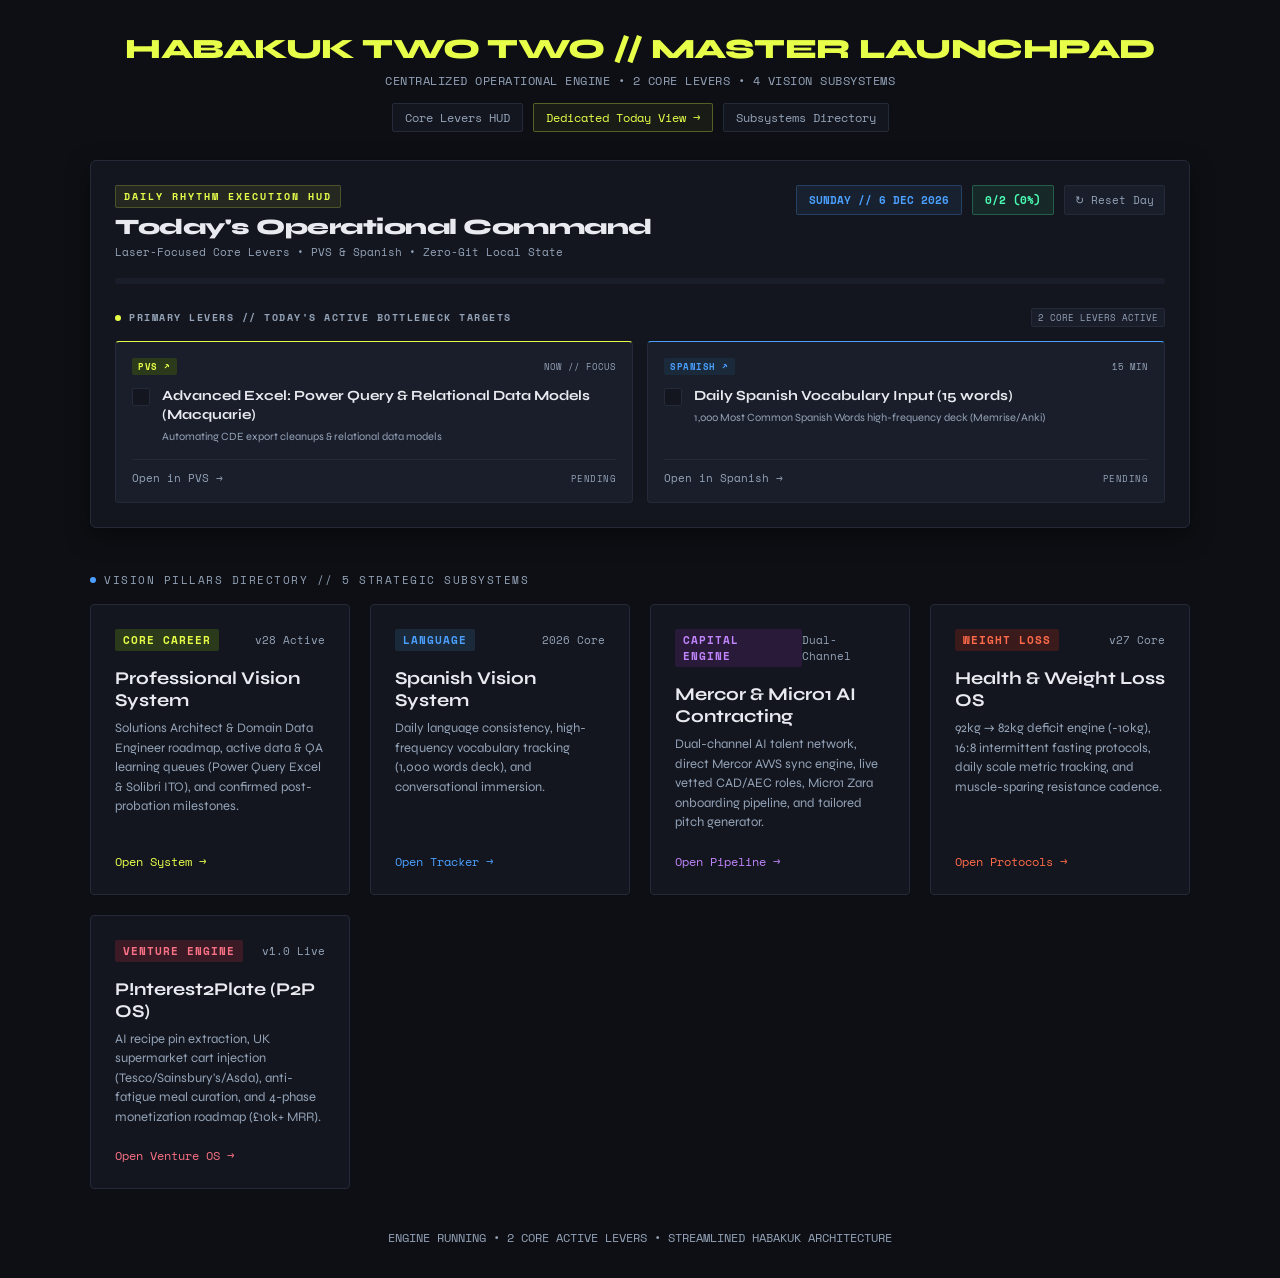
==== index.html @ d7dd621a "style: achieve 100% impeccable score across all PVS systems (0 anti-patterns)" ====
<!DOCTYPE html>
<html lang="en">
<head>
  <meta charset="UTF-8">
  <meta name="viewport" content="width=device-width, initial-scale=1.0">
  <title>HABAKUK OS // MASTER LAUNCHPAD</title>
  <link rel="preconnect" href="https://fonts.googleapis.com">
  <link rel="preconnect" href="https://fonts.gstatic.com" crossorigin>
  <link href="https://fonts.googleapis.com/css2?family=Space+Mono:ital,wght@0,400;0,700;1,400&family=Syne:wght@400;700;800&display=swap" rel="stylesheet">
  <link rel="stylesheet" href="daily-rhythm.css?v=20261112b">
  <style>
    :root {
      --bg: #0d0f14;
      --surface: #13161e;
      --surface2: #1a1e2a;
      --border: #252a38;
      --accent: #e8ff4a;       /* Lime primary / PVS */
      --accent2: #4affb4;      /* Mint / Done */
      --accent3: #ff6b4a;      /* Coral / Health */
      --accent4: #4a9fff;      /* Sky blue / Spanish */
      --accent5: #c084fc;      /* Purple / Mercor */
      --text: #e8eaf0;
      --muted: #94a3b8;
    }

    * { margin: 0; padding: 0; box-sizing: border-box; }

    body {
      background: var(--bg);
      color: var(--text);
      font-family: 'Syne', sans-serif;
      min-height: 100vh;
      display: flex;
      flex-direction: column;
      align-items: center;
      padding: 32px 20px;
    }

    .hub-header {
      text-align: center;
      margin-bottom: 28px;
    }

    .hub-header h1 {
      font-size: 28px;
      font-weight: 800;
      letter-spacing: -0.5px;
      color: var(--accent);
      margin-bottom: 6px;
    }

    .hub-header p {
      font-family: 'Space Mono', monospace;
      font-size: 12px;
      color: var(--muted);
      letter-spacing: 0.5px;
    }

    .hub-nav {
      display: flex;
      justify-content: center;
      gap: 10px;
      margin-top: 14px;
      flex-wrap: wrap;
    }

    .nav-pill {
      font-family: 'Space Mono', monospace;
      font-size: 12px;
      text-decoration: none;
      padding: 5px 12px;
      border-radius: 2px;
      background: var(--surface);
      border: 1px solid var(--border);
      color: var(--muted);
      transition: all 0.2s ease;
    }

    .nav-pill:hover {
      color: var(--text);
      border-color: var(--muted);
    }

    .nav-pill.accent {
      color: var(--accent);
      border-color: rgba(232, 255, 74, 0.3);
      background: rgba(232, 255, 74, 0.05);
    }

    .subsystems-heading {
      width: 100%;
      max-width: 1100px;
      margin: 12px 0 16px 0;
      font-family: 'Space Mono', monospace;
      font-size: 11px;
      letter-spacing: 1.5px;
      text-transform: uppercase;
      color: var(--muted);
      display: flex;
      align-items: center;
      gap: 8px;
    }

    .subsystems-heading .dot {
      width: 6px;
      height: 6px;
      border-radius: 50%;
      background: var(--accent4);
    }

    .grid {
      display: grid;
      grid-template-columns: repeat(auto-fit, minmax(250px, 1fr));
      gap: 20px;
      width: 100%;
      max-width: 1100px;
    }

    .hub-card {
      background: var(--surface);
      border: 1px solid var(--border);
      border-radius: 4px;
      padding: 24px;
      text-decoration: none;
      color: inherit;
      display: flex;
      flex-direction: column;
      justify-content: space-between;
      min-height: 200px;
      transition: all 0.2s ease;
    }

    .hub-card:hover {
      background: var(--surface2);
      transform: translateY(-2px);
    }

    /* Card Accent Hovers */
    .hub-card.prof:hover { border-color: var(--accent); }
    .hub-card.spanish:hover { border-color: var(--accent4); }
    .hub-card.mercor:hover { border-color: var(--accent5); }
    .hub-card.health:hover { border-color: var(--accent3); }
    .hub-card.p2p:hover { border-color: #fb7185; }

    .card-meta {
      display: flex;
      justify-content: space-between;
      align-items: center;
      margin-bottom: 16px;
    }

    .card-tag {
      font-family: 'Space Mono', monospace;
      font-size: 11px;
      padding: 3px 8px;
      border-radius: 2px;
      text-transform: uppercase;
      letter-spacing: 1px;
      font-weight: 700;
    }

    .tag-prof { background: #2a3a1a; color: var(--accent); }
    .tag-spanish { background: #1a2a3a; color: var(--accent4); }
    .tag-mercor { background: #2a1a3a; color: var(--accent5); }
    .tag-health { background: #3a1a1a; color: var(--accent3); }
    .tag-p2p { background: #3a1a24; color: #fb7185; }

    .card-version {
      font-family: 'Space Mono', monospace;
      font-size: 11px;
      color: var(--muted);
    }

    .hub-title {
      font-size: 18px;
      font-weight: 700;
      color: var(--text);
      margin-bottom: 8px;
    }

    .hub-desc {
      font-size: 13px;
      color: var(--muted);
      line-height: 1.5;
    }

    .card-footer {
      margin-top: 20px;
      display: flex;
      align-items: center;
      gap: 6px;
      font-family: 'Space Mono', monospace;
      font-size: 12px;
    }

    .hub-card.prof .card-footer { color: var(--accent); }
    .hub-card.spanish .card-footer { color: var(--accent4); }
    .hub-card.mercor .card-footer { color: var(--accent5); }
    .hub-card.health .card-footer { color: var(--accent3); }
    .hub-card.p2p .card-footer { color: #fb7185; }

    .system-status {
      margin-top: 40px;
      text-align: center;
      font-family: 'Space Mono', monospace;
      font-size: 12px;
      color: var(--muted);
    }
  </style>
</head>
<body>

  <div class="hub-header">
    <h1>HABAKUK TWO TWO // MASTER LAUNCHPAD</h1>
    <p>CENTRALIZED OPERATIONAL ENGINE &bull; 2 CORE LEVERS &bull; 4 VISION SUBSYSTEMS</p>
    <div class="hub-nav">
      <a href="#daily" class="nav-pill active">Core Levers HUD</a>
      <a href="today.html" class="nav-pill accent">Dedicated Today View &rarr;</a>
      <a href="#subsystems" class="nav-pill">Subsystems Directory</a>
    </div>
  </div>

  <!-- DAILY RHYTHM EXECUTION HUD (STREAMLINED CORE LEVERS) -->
  <div id="daily-rhythm-container" style="width: 100%; max-width: 1100px;"></div>

  <!-- VISION PILLARS DIRECTORY -->
  <div class="subsystems-heading" id="subsystems">
    <span class="dot"></span>
    <span>VISION PILLARS DIRECTORY // 5 STRATEGIC SUBSYSTEMS</span>
  </div>

  <div class="grid">
    <!-- 1. PROFESSIONAL -->
    <a href="./pvs/index.html" class="hub-card prof">
      <div>
        <div class="card-meta">
          <span class="card-tag tag-prof">Core Career</span>
          <span class="card-version">v28 Active</span>
        </div>
        <div class="hub-title">Professional Vision System</div>
        <div class="hub-desc">
          Solutions Architect &amp; Domain Data Engineer roadmap, active data &amp; QA learning queues (Power Query Excel &amp; Solibri ITO), and confirmed post-probation milestones.
        </div>
      </div>
      <div class="card-footer">
        Open System &rarr;
      </div>
    </a>

    <!-- 2. SPANISH -->
    <a href="./spanish/index.html" class="hub-card spanish">
      <div>
        <div class="card-meta">
          <span class="card-tag tag-spanish">Language</span>
          <span class="card-version">2026 Core</span>
        </div>
        <div class="hub-title">Spanish Vision System</div>
        <div class="hub-desc">
          Daily language consistency, high-frequency vocabulary tracking (1,000 words deck), and conversational immersion.
        </div>
      </div>
      <div class="card-footer">
        Open Tracker &rarr;
      </div>
    </a>

    <!-- 3. MERCOR & MICRO1 -->
    <a href="./mercor/index.html" class="hub-card mercor">
      <div>
        <div class="card-meta">
          <span class="card-tag tag-mercor">Capital Engine</span>
          <span class="card-version">Dual-Channel</span>
        </div>
        <div class="hub-title">Mercor &amp; Micro1 AI Contracting</div>
        <div class="hub-desc">
          Dual-channel AI talent network, direct Mercor AWS sync engine, live vetted CAD/AEC roles, Micro1 Zara onboarding pipeline, and tailored pitch generator.
        </div>
      </div>
      <div class="card-footer">
        Open Pipeline &rarr;
      </div>
    </a>

    <!-- 4. HEALTH -->
    <a href="./health/index.html" class="hub-card health">
      <div>
        <div class="card-meta">
          <span class="card-tag tag-health">Weight Loss</span>
          <span class="card-version">v27 Core</span>
        </div>
        <div class="hub-title">Health &amp; Weight Loss OS</div>
        <div class="hub-desc">
          92kg &rarr; 82kg deficit engine (-10kg), 16:8 intermittent fasting protocols, daily scale metric tracking, and muscle-sparing resistance cadence.
        </div>
      </div>
      <div class="card-footer">
        Open Protocols &rarr;
      </div>
    </a>

    <!-- 5. PINTEREST TO PLATE (P2P VENTURE) -->
    <a href="./p2p/index.html" class="hub-card p2p">
      <div>
        <div class="card-meta">
          <span class="card-tag tag-p2p">Venture Engine</span>
          <span class="card-version">v1.0 Live</span>
        </div>
        <div class="hub-title">P!nterest2Plate (P2P OS)</div>
        <div class="hub-desc">
          AI recipe pin extraction, UK supermarket cart injection (Tesco/Sainsbury's/Asda), anti-fatigue meal curation, and 4-phase monetization roadmap (&pound;10k+ MRR).
        </div>
      </div>
      <div class="card-footer">
        Open Venture OS &rarr;
      </div>
    </a>
  </div>

  <div class="system-status">
    ENGINE RUNNING &bull; 2 CORE ACTIVE LEVERS &bull; STREAMLINED HABAKUK ARCHITECTURE
  </div>

  <script src="daily-rhythm.js?v=20261117b"></script>
  <script>
    window.addEventListener('DOMContentLoaded', () => {
      DailyRhythm.init('daily-rhythm-container');
    });
  </script>
</body>
</html>
---- daily-rhythm.css ----
/* DAILY RHYTHM EXECUTION HUD STYLING */

.rhythm-wrapper {
  background: var(--surface);
  border: 1px solid var(--border);
  border-radius: 6px;
  padding: 24px;
  margin-bottom: 32px;
  width: 100%;
  max-width: 1100px;
  box-shadow: 0 8px 24px rgba(0, 0, 0, 0.4);
}

.rhythm-header {
  display: flex;
  justify-content: space-between;
  align-items: flex-start;
  flex-wrap: wrap;
  gap: 16px;
  margin-bottom: 18px;
}

.rhythm-badge {
  font-family: 'Space Mono', monospace;
  font-size: 10px;
  letter-spacing: 2px;
  text-transform: uppercase;
  color: var(--accent);
  background: rgba(232, 255, 74, 0.08);
  border: 1px solid rgba(232, 255, 74, 0.2);
  display: inline-block;
  padding: 3px 8px;
  border-radius: 2px;
  margin-bottom: 6px;
  font-weight: 700;
}

.rhythm-title {
  font-size: 22px;
  font-weight: 800;
  letter-spacing: -0.5px;
  color: var(--text);
  line-height: 1.2;
}

.rhythm-subtitle {
  font-family: 'Space Mono', monospace;
  font-size: 11px;
  color: var(--muted);
  margin-top: 4px;
}

.rhythm-header-right {
  display: flex;
  align-items: center;
  gap: 10px;
  flex-wrap: wrap;
}

.date-pill {
  font-family: 'Space Mono', monospace;
  font-size: 11px;
  color: var(--accent4);
  background: rgba(74, 159, 255, 0.08);
  border: 1px solid rgba(74, 159, 255, 0.25);
  padding: 6px 12px;
  border-radius: 2px;
  font-weight: 700;
}

.score-pill {
  font-family: 'Space Mono', monospace;
  font-size: 11px;
  color: var(--accent2);
  background: rgba(74, 255, 180, 0.08);
  border: 1px solid rgba(74, 255, 180, 0.25);
  padding: 6px 12px;
  border-radius: 2px;
  font-weight: 700;
  transition: all 0.3s ease;
}

.score-pill.perfect {
  background: var(--accent2);
  color: #0d0f14;
  border-color: var(--accent2);
}

.rhythm-reset-btn {
  background: var(--surface2);
  border: 1px solid var(--border);
  color: var(--muted);
  font-family: 'Space Mono', monospace;
  font-size: 11px;
  padding: 6px 10px;
  border-radius: 2px;
  cursor: pointer;
  transition: all 0.2s ease;
}

.rhythm-reset-btn:hover {
  color: var(--accent3);
  border-color: var(--accent3);
}

/* PROGRESS BAR */
.rhythm-progress-track {
  height: 6px;
  background: var(--surface2);
  border-radius: 2px;
  overflow: hidden;
  margin-bottom: 24px;
}

.rhythm-progress-fill {
  height: 100%;
  border-radius: 2px;
  transition: width 0.3s ease, background 0.3s ease;
}

/* SECTION HEADERS */
.rhythm-section {
  margin-bottom: 24px;
}

.rhythm-section:last-child {
  margin-bottom: 0;
}

.rhythm-section-header {
  display: flex;
  align-items: center;
  gap: 8px;
  margin-bottom: 14px;
  font-family: 'Space Mono', monospace;
}

.dot-indicator {
  width: 6px;
  height: 6px;
  border-radius: 50%;
  background: var(--accent);
}

.dot-indicator.green {
  background: var(--accent2);
}

.section-heading {
  font-size: 10px;
  letter-spacing: 1.5px;
  text-transform: uppercase;
  color: var(--muted);
  font-weight: 700;
  flex: 1;
}

.rule-tag {
  font-size: 9px;
  padding: 2px 6px;
  border-radius: 2px;
  background: var(--surface2);
  border: 1px solid var(--border);
  color: var(--muted);
  text-transform: uppercase;
}

/* PRIMARY LEVERS (RULE OF 4) */
.levers-grid {
  display: grid;
  grid-template-columns: repeat(auto-fit, minmax(280px, 1fr));
  gap: 14px;
}

.lever-card {
  background: var(--surface2);
  border: 1px solid var(--border);
  border-radius: 4px;
  padding: 16px;
  display: flex;
  flex-direction: column;
  justify-content: space-between;
  transition: all 0.2s ease;
  position: relative;
}

.lever-card:hover {
  border-color: #3b4254;
  transform: translateY(-1px);
}

.lever-card.pvs-card { border-top: 1px solid var(--accent); }
.lever-card.spanish-card { border-top: 1px solid var(--accent4); }
.lever-card.dnv-card { border-top: 1px solid #2dd4bf; }
.lever-card.mercor-card { border-top: 1px solid var(--accent5); }
.lever-card.health-card { border-top: 1px solid var(--accent3); }

.lever-card.completed {
  opacity: 0.75;
  background: #11141c;
}

.lever-top {
  display: flex;
  justify-content: space-between;
  align-items: center;
  margin-bottom: 12px;
}

.lever-pillar-badge {
  font-family: 'Space Mono', monospace;
  font-size: 9px;
  padding: 2px 6px;
  border-radius: 2px;
  text-transform: uppercase;
  font-weight: 700;
  letter-spacing: 0.5px;
  text-decoration: none;
  display: inline-flex;
  align-items: center;
  gap: 3px;
  transition: opacity 0.2s ease, transform 0.15s ease;
}

.lever-pillar-badge:hover {
  opacity: 0.85;
  transform: translateY(-1px);
}

.lever-tag {
  font-family: 'Space Mono', monospace;
  font-size: 9px;
  color: var(--muted);
  text-transform: uppercase;
}

.lever-body {
  display: flex;
  align-items: flex-start;
  gap: 12px;
  flex: 1;
}

.lever-text {
  flex: 1;
}

.lever-title-link {
  font-size: 14px;
  font-weight: 700;
  color: var(--text);
  line-height: 1.35;
  margin-bottom: 4px;
  text-decoration: none;
  display: block;
  transition: color 0.2s ease;
}

.lever-title-link:hover {
  color: var(--accent);
}

.lever-card.pvs-card .lever-title-link:hover { color: var(--accent); }
.lever-card.spanish-card .lever-title-link:hover { color: var(--accent4); }
.lever-card.mercor-card .lever-title-link:hover { color: var(--accent5); }
.lever-card.health-card .lever-title-link:hover { color: var(--accent3); }

.lever-card.completed .lever-title-link {
  text-decoration: line-through;
  color: var(--muted);
}

.lever-desc {
  font-size: 11px;
  color: var(--muted);
  line-height: 1.45;
}

.lever-footer {
  margin-top: 14px;
  padding-top: 10px;
  border-top: 1px solid rgba(255, 255, 255, 0.05);
  display: flex;
  justify-content: space-between;
  align-items: center;
}

.pillar-jump-link {
  font-family: 'Space Mono', monospace;
  font-size: 11px;
  color: var(--muted);
  text-decoration: none;
  transition: color 0.2s ease;
}

.pillar-jump-link:hover {
  color: var(--accent);
}

.lever-status-label {
  font-family: 'Space Mono', monospace;
  font-size: 9px;
  letter-spacing: 0.5px;
  color: var(--muted);
}

.lever-card.completed .lever-status-label {
  color: var(--accent2);
  font-weight: 700;
}

/* CADENCE BLOCKS */
.cadence-grid {
  display: grid;
  grid-template-columns: repeat(3, 1fr);
  gap: 14px;
}

.cadence-card {
  background: var(--surface2);
  border: 1px solid var(--border);
  border-radius: 4px;
  padding: 16px;
  display: flex;
  flex-direction: column;
}

.cadence-header {
  display: flex;
  justify-content: space-between;
  align-items: flex-start;
  margin-bottom: 6px;
}

.cadence-title {
  font-family: 'Space Mono', monospace;
  font-size: 11px;
  font-weight: 700;
  color: var(--accent2);
  letter-spacing: 1px;
}

.cadence-window {
  font-family: 'Space Mono', monospace;
  font-size: 10px;
  color: var(--muted);
  margin-top: 2px;
}

.cadence-sub {
  font-size: 11px;
  color: var(--muted);
  margin-bottom: 12px;
  line-height: 1.35;
  border-bottom: 1px solid rgba(255, 255, 255, 0.05);
  padding-bottom: 8px;
}

.cadence-tasks {
  display: flex;
  flex-direction: column;
  gap: 10px;
}

.cadence-task-item {
  display: flex;
  align-items: flex-start;
  gap: 10px;
  cursor: pointer;
  padding: 6px;
  border-radius: 2px;
  transition: background 0.15s ease;
}

.cadence-task-item:hover {
  background: rgba(255, 255, 255, 0.03);
}

.cadence-task-item.completed {
  opacity: 0.7;
}

.cadence-task-text {
  flex: 1;
}

.cadence-task-label {
  font-size: 12px;
  color: var(--text);
  line-height: 1.3;
}

.cadence-task-item.completed .cadence-task-label {
  text-decoration: line-through;
  color: var(--muted);
}

.cadence-task-note {
  font-size: 10px;
  color: var(--muted);
  margin-top: 2px;
  line-height: 1.3;
}

/* NOMAD VISA TAG */
.tag-dnv {
  background: rgba(45, 212, 191, 0.12);
  color: #2dd4bf;
  border: 1px solid rgba(45, 212, 191, 0.3);
}

/* HEALTH EXECUTION STACK DROPDOWN */
.health-stack-card {
  grid-column: span 1;
}

@media (min-width: 900px) {
  .health-stack-card {
    grid-column: span 2;
  }
}

.health-stack-pills {
  display: flex;
  align-items: center;
  gap: 8px;
}

.health-count-badge {
  font-family: 'Space Mono', monospace;
  font-size: 9px;
  padding: 2px 6px;
  border-radius: 2px;
  font-weight: 700;
  background: rgba(255, 107, 74, 0.12);
  color: var(--accent3);
  border: 1px solid rgba(255, 107, 74, 0.3);
  text-transform: uppercase;
}

.health-count-badge.done {
  background: rgba(74, 255, 180, 0.12);
  color: var(--accent2);
  border-color: rgba(74, 255, 180, 0.3);
}

.health-stack-header {
  margin-top: 4px;
  margin-bottom: 8px;
}

.health-stack-title-row {
  display: flex;
  align-items: center;
  justify-content: space-between;
  gap: 8px;
  margin-bottom: 6px;
}

.health-dropdown-toggle-btn {
  background: var(--surface);
  border: 1px solid var(--border);
  color: var(--muted);
  font-family: 'Space Mono', monospace;
  font-size: 10px;
  padding: 3px 8px;
  border-radius: 2px;
  cursor: pointer;
  display: flex;
  align-items: center;
  gap: 5px;
  transition: all 0.2s ease;
}

.health-dropdown-toggle-btn:hover {
  color: var(--accent3);
  border-color: var(--accent3);
}

.dropdown-chevron {
  font-size: 8px;
  display: inline-block;
  transition: transform 0.25s ease;
}

.dropdown-chevron.open {
  transform: rotate(180deg);
}

.health-stack-progress-track {
  height: 4px;
  background: rgba(255, 255, 255, 0.05);
  border-radius: 2px;
  overflow: hidden;
  margin-top: 4px;
}

.health-stack-progress-fill {
  height: 100%;
  background: linear-gradient(90deg, var(--accent3), var(--accent2));
  transition: width 0.3s ease;
}

.health-stack-drawer {
  overflow: hidden;
  transition: max-height 0.3s cubic-bezier(0.4, 0, 0.2, 1), opacity 0.2s ease;
}

.health-stack-drawer.collapsed {
  max-height: 0;
  opacity: 0;
  pointer-events: none;
  margin: 0;
}

.health-stack-drawer.expanded {
  max-height: 520px;
  opacity: 1;
  margin: 10px 0;
}

.health-stack-list {
  background: rgba(13, 15, 20, 0.7);
  border: 1px solid var(--border);
  border-radius: 4px;
  padding: 6px;
  display: flex;
  flex-direction: column;
  gap: 3px;
}

.health-stack-row {
  display: flex;
  align-items: center;
  gap: 10px;
  padding: 6px 8px;
  border-radius: 2px;
  cursor: pointer;
  transition: background 0.15s ease;
}

.health-stack-row:hover {
  background: rgba(255, 255, 255, 0.04);
}

.health-stack-row.checked .health-stack-row-title {
  text-decoration: line-through;
  color: var(--muted);
}

.health-stack-info {
  flex: 1;
  min-width: 0;
}

.health-stack-row-title {
  font-size: 12px;
  font-weight: 700;
  color: var(--text);
  line-height: 1.25;
}

.health-stack-row-desc {
  font-size: 10px;
  color: var(--muted);
  line-height: 1.3;
  margin-top: 1px;
}

.health-stack-row-tag {
  font-family: 'Space Mono', monospace;
  font-size: 8px;
  font-weight: 700;
  padding: 1px 5px;
  border-radius: 2px;
  text-transform: uppercase;
  flex-shrink: 0;
}

/* CHECKBOX COMPONENT */
.rhythm-checkbox {
  width: 18px;
  height: 18px;
  border: 1.5px solid var(--border);
  border-radius: 2px;
  background: var(--surface);
  flex-shrink: 0;
  display: flex;
  align-items: center;
  justify-content: center;
  font-size: 11px;
  font-weight: 700;
  color: #0d0f14;
  margin-top: 1px;
  transition: all 0.2s ease;
}

.rhythm-checkbox.small {
  width: 16px;
  height: 16px;
  font-size: 10px;
}

.rhythm-checkbox.checked {
  background: var(--accent2);
  border-color: var(--accent2);
  color: #0d0f14;
}

/* RESPONSIVE BREAKPOINTS */
@media (max-width: 950px) {
  .cadence-grid {
    grid-template-columns: 1fr;
  }
}

@media (max-width: 720px) {
  .levers-grid {
    grid-template-columns: 1fr;
  }
  .rhythm-header {
    flex-direction: column;
    align-items: flex-start;
  }
  .rhythm-header-right {
    width: 100%;
    justify-content: flex-start;
  }
}

@keyframes highlightPulse {
  0% { outline: 2px solid var(--accent); box-shadow: 0 4px 12px rgba(0, 0, 0, 0.5); }
  50% { outline: 2px solid var(--accent2); box-shadow: 0 6px 16px rgba(0, 0, 0, 0.6); }
  100% { outline: 2px solid var(--accent); box-shadow: 0 4px 12px rgba(0, 0, 0, 0.5); }
}
.highlight-pulse {
  animation: highlightPulse 0.8s ease-in-out 2;
}
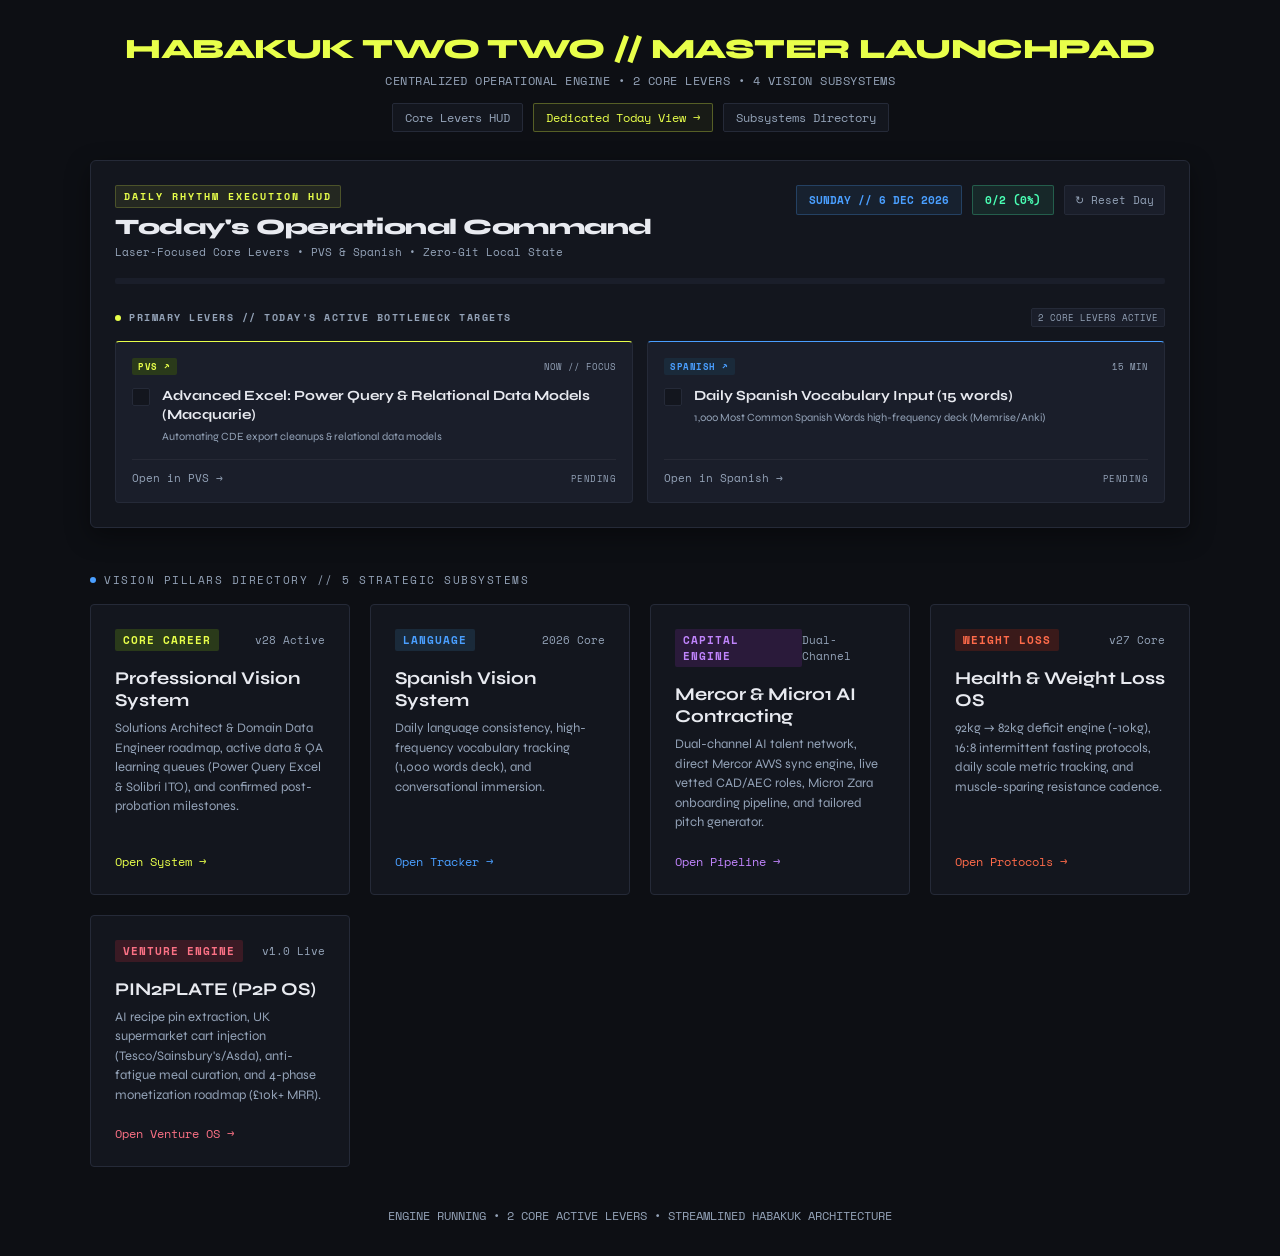
==== commit 8d4917bb: "feat(branding): update to PIN2PLATE with naming matrix and 4 cutlery-pin logo variations" ====
--- a/index.html
+++ b/index.html
@@ -305,7 +305,7 @@
           <span class="card-tag tag-p2p">Venture Engine</span>
           <span class="card-version">v1.0 Live</span>
         </div>
-        <div class="hub-title">P!nterest2Plate (P2P OS)</div>
+        <div class="hub-title">PIN2PLATE (P2P OS)</div>
         <div class="hub-desc">
           AI recipe pin extraction, UK supermarket cart injection (Tesco/Sainsbury's/Asda), anti-fatigue meal curation, and 4-phase monetization roadmap (&pound;10k+ MRR).
         </div>
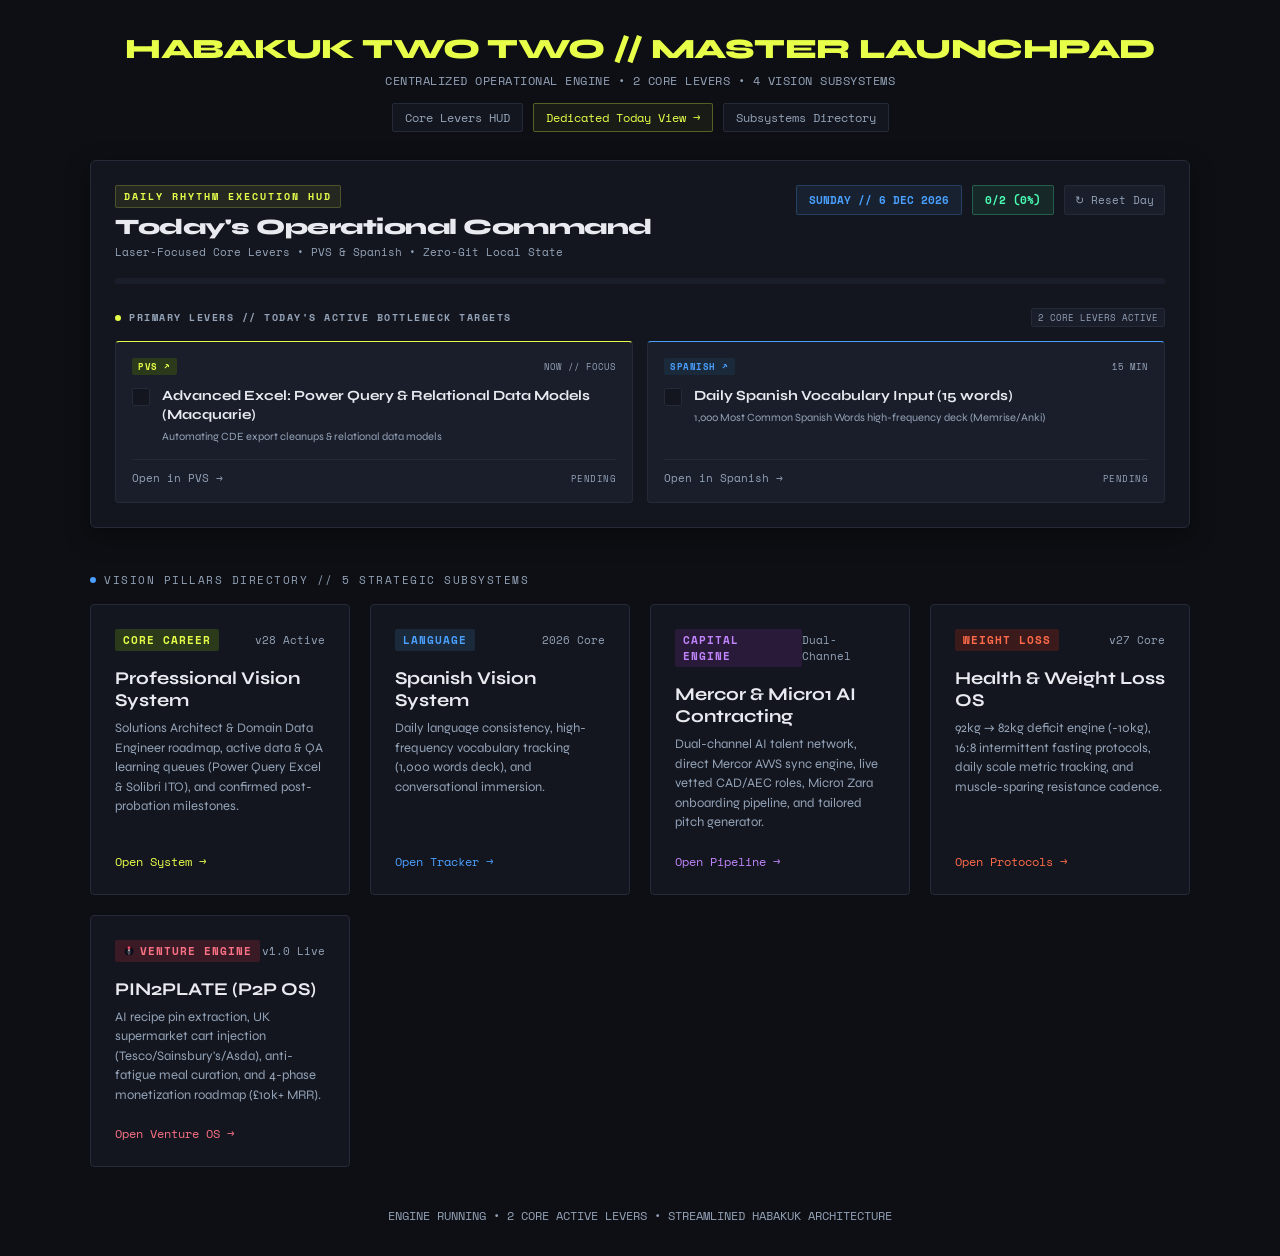
==== commit fd2b489f: "feat(pvs): push Pin2Plate ForkPin branding and interactive revision toggle to professional dashboard" ====
--- a/index.html
+++ b/index.html
@@ -302,7 +302,10 @@
     <a href="./p2p/index.html" class="hub-card p2p">
       <div>
         <div class="card-meta">
-          <span class="card-tag tag-p2p">Venture Engine</span>
+          <span class="card-tag tag-p2p" style="display: inline-flex; align-items: center; gap: 5px;">
+            <img src="./p2p/assets/forkpin-v2.svg" alt="P2P" style="width: 12px; height: 12px;">
+            Venture Engine
+          </span>
           <span class="card-version">v1.0 Live</span>
         </div>
         <div class="hub-title">PIN2PLATE (P2P OS)</div>
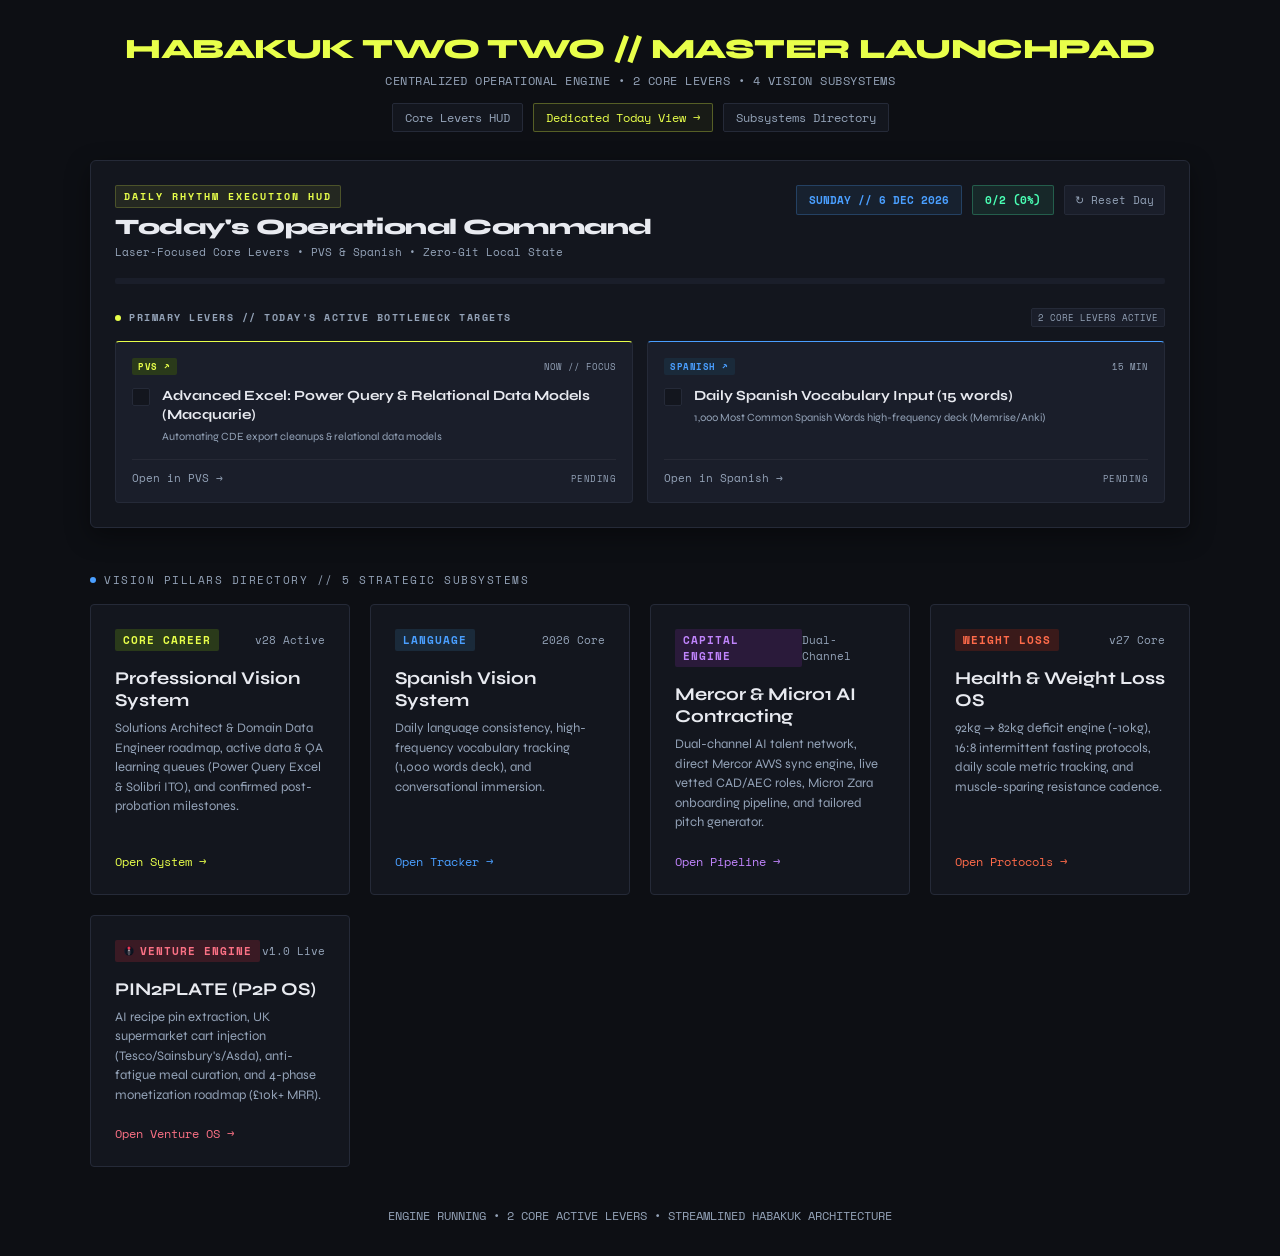
==== commit ad28ffed: "refactor(branding): streamline and polish dashboard, remove dead code, update launchpad emblem to of" ====
--- a/index.html
+++ b/index.html
@@ -3,6 +3,9 @@
 <head>
   <meta charset="UTF-8">
   <meta name="viewport" content="width=device-width, initial-scale=1.0">
+  <meta http-equiv="Cache-Control" content="no-cache, no-store, must-revalidate">
+  <meta http-equiv="Pragma" content="no-cache">
+  <meta http-equiv="Expires" content="0">
   <title>HABAKUK OS // MASTER LAUNCHPAD</title>
   <link rel="preconnect" href="https://fonts.googleapis.com">
   <link rel="preconnect" href="https://fonts.gstatic.com" crossorigin>
@@ -303,7 +306,7 @@
       <div>
         <div class="card-meta">
           <span class="card-tag tag-p2p" style="display: inline-flex; align-items: center; gap: 5px;">
-            <img src="./p2p/assets/forkpin-v2.svg" alt="P2P" style="width: 12px; height: 12px;">
+            <img src="./p2p/assets/forkpin.svg?v=20261123" alt="P2P" style="width: 12px; height: 12px;">
             Venture Engine
           </span>
           <span class="card-version">v1.0 Live</span>
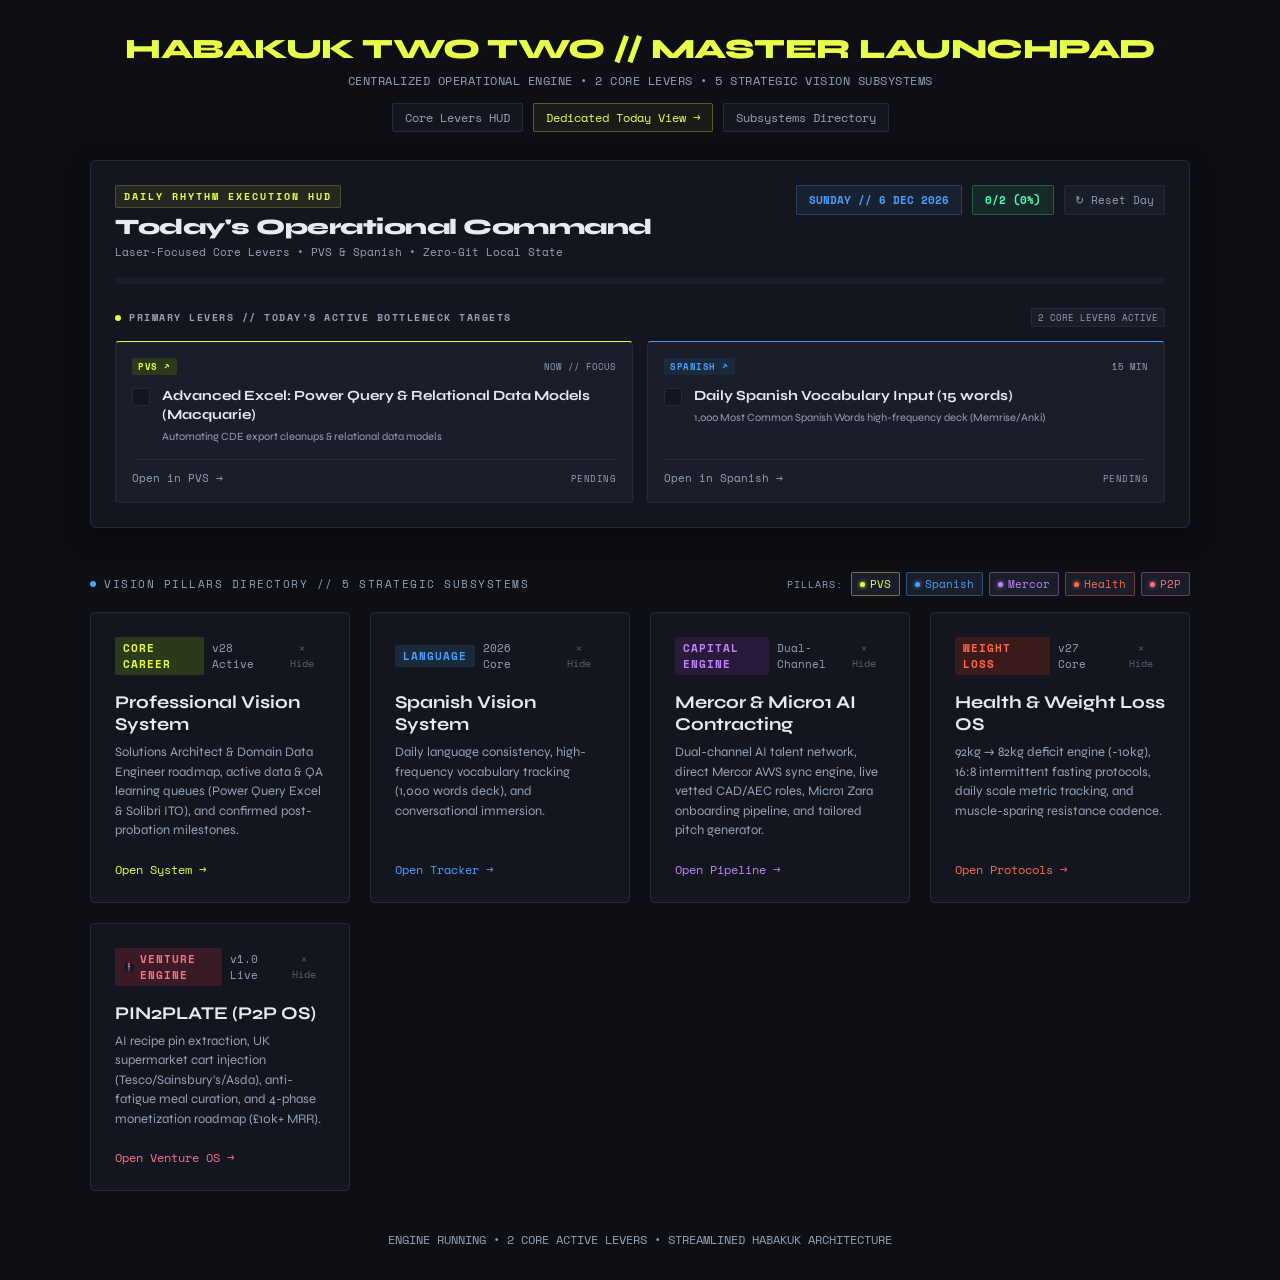
==== commit 99def271: "feat(launchpad): add option to hide individual vision pillar directory with local persistence" ====
--- a/index.html
+++ b/index.html
@@ -90,10 +90,18 @@
       background: rgba(232, 255, 74, 0.05);
     }
 
-    .subsystems-heading {
+    .subsystems-heading-wrapper {
       width: 100%;
       max-width: 1100px;
       margin: 12px 0 16px 0;
+      display: flex;
+      justify-content: space-between;
+      align-items: center;
+      flex-wrap: wrap;
+      gap: 12px;
+    }
+
+    .subsystems-heading {
       font-family: 'Space Mono', monospace;
       font-size: 11px;
       letter-spacing: 1.5px;
@@ -109,6 +117,97 @@
       height: 6px;
       border-radius: 50%;
       background: var(--accent4);
+    }
+
+    .pillar-visibility-bar {
+      display: flex;
+      align-items: center;
+      gap: 6px;
+      flex-wrap: wrap;
+    }
+
+    .vis-label {
+      font-family: 'Space Mono', monospace;
+      font-size: 10px;
+      color: var(--muted);
+      letter-spacing: 1px;
+      margin-right: 2px;
+    }
+
+    .vis-pill {
+      font-family: 'Space Mono', monospace;
+      font-size: 11px;
+      background: var(--surface);
+      border: 1px solid var(--border);
+      color: var(--muted);
+      padding: 3px 8px;
+      border-radius: 2px;
+      cursor: pointer;
+      display: inline-flex;
+      align-items: center;
+      gap: 5px;
+      transition: all 0.2s ease;
+      user-select: none;
+    }
+
+    .vis-pill:hover {
+      border-color: var(--muted);
+      color: var(--text);
+    }
+
+    .vis-pill .vis-status-dot {
+      width: 5px;
+      height: 5px;
+      border-radius: 50%;
+      background: var(--muted);
+      transition: background 0.2s ease;
+    }
+
+    .vis-pill.active {
+      background: var(--surface2);
+      color: var(--text);
+    }
+
+    .vis-pill.vis-prof.active { border-color: rgba(232, 255, 74, 0.4); color: var(--accent); }
+    .vis-pill.vis-prof.active .vis-status-dot { background: var(--accent); box-shadow: 0 0 4px var(--accent); }
+
+    .vis-pill.vis-spanish.active { border-color: rgba(74, 159, 255, 0.4); color: var(--accent4); }
+    .vis-pill.vis-spanish.active .vis-status-dot { background: var(--accent4); box-shadow: 0 0 4px var(--accent4); }
+
+    .vis-pill.vis-mercor.active { border-color: rgba(192, 132, 252, 0.4); color: var(--accent5); }
+    .vis-pill.vis-mercor.active .vis-status-dot { background: var(--accent5); box-shadow: 0 0 4px var(--accent5); }
+
+    .vis-pill.vis-health.active { border-color: rgba(255, 107, 74, 0.4); color: var(--accent3); }
+    .vis-pill.vis-health.active .vis-status-dot { background: var(--accent3); box-shadow: 0 0 4px var(--accent3); }
+
+    .vis-pill.vis-p2p.active { border-color: rgba(251, 113, 133, 0.4); color: #fb7185; }
+    .vis-pill.vis-p2p.active .vis-status-dot { background: #fb7185; box-shadow: 0 0 4px #fb7185; }
+
+    .vis-pill.hidden-pill {
+      opacity: 0.4;
+      text-decoration: line-through;
+      background: transparent;
+      border-style: dashed;
+    }
+
+    .vis-reset-btn {
+      font-family: 'Space Mono', monospace;
+      font-size: 10px;
+      background: rgba(232, 255, 74, 0.08);
+      border: 1px solid rgba(232, 255, 74, 0.25);
+      color: var(--accent);
+      padding: 3px 8px;
+      border-radius: 2px;
+      cursor: pointer;
+      transition: all 0.2s ease;
+      display: inline-flex;
+      align-items: center;
+      gap: 4px;
+    }
+
+    .vis-reset-btn:hover {
+      background: rgba(232, 255, 74, 0.18);
+      border-color: var(--accent);
     }
 
     .grid {
@@ -131,11 +230,16 @@
       justify-content: space-between;
       min-height: 200px;
       transition: all 0.2s ease;
+      position: relative;
     }
 
     .hub-card:hover {
       background: var(--surface2);
       transform: translateY(-2px);
+    }
+
+    .hub-card.pillar-hidden {
+      display: none !important;
     }
 
     /* Card Accent Hovers */
@@ -150,6 +254,13 @@
       justify-content: space-between;
       align-items: center;
       margin-bottom: 16px;
+      gap: 8px;
+    }
+
+    .card-meta-left {
+      display: flex;
+      align-items: center;
+      gap: 8px;
     }
 
     .card-tag {
@@ -174,6 +285,33 @@
       color: var(--muted);
     }
 
+    .card-hide-btn {
+      background: transparent;
+      border: 1px solid transparent;
+      color: var(--muted);
+      padding: 3px 7px;
+      border-radius: 2px;
+      cursor: pointer;
+      font-family: 'Space Mono', monospace;
+      font-size: 10px;
+      display: inline-flex;
+      align-items: center;
+      gap: 4px;
+      transition: all 0.15s ease;
+      opacity: 0.55;
+    }
+
+    .hub-card:hover .card-hide-btn {
+      opacity: 0.9;
+    }
+
+    .card-hide-btn:hover {
+      opacity: 1 !important;
+      background: rgba(255, 107, 74, 0.12);
+      border-color: rgba(255, 107, 74, 0.35);
+      color: var(--accent3);
+    }
+
     .hub-title {
       font-size: 18px;
       font-weight: 700;
@@ -202,6 +340,40 @@
     .hub-card.health .card-footer { color: var(--accent3); }
     .hub-card.p2p .card-footer { color: #fb7185; }
 
+    .all-hidden-state {
+      width: 100%;
+      max-width: 1100px;
+      background: var(--surface);
+      border: 1px dashed var(--border);
+      border-radius: 4px;
+      padding: 42px 20px;
+      text-align: center;
+      color: var(--muted);
+      margin: 10px 0 20px 0;
+    }
+
+    .all-hidden-icon {
+      font-size: 26px;
+      margin-bottom: 8px;
+      opacity: 0.5;
+    }
+
+    .all-hidden-title {
+      font-family: 'Space Mono', monospace;
+      font-size: 13px;
+      font-weight: 700;
+      letter-spacing: 1px;
+      color: var(--text);
+      margin-bottom: 6px;
+    }
+
+    .all-hidden-desc {
+      font-size: 12px;
+      line-height: 1.5;
+      max-width: 440px;
+      margin: 0 auto;
+    }
+
     .system-status {
       margin-top: 40px;
       text-align: center;
@@ -215,7 +387,7 @@
 
   <div class="hub-header">
     <h1>HABAKUK TWO TWO // MASTER LAUNCHPAD</h1>
-    <p>CENTRALIZED OPERATIONAL ENGINE &bull; 2 CORE LEVERS &bull; 4 VISION SUBSYSTEMS</p>
+    <p>CENTRALIZED OPERATIONAL ENGINE &bull; 2 CORE LEVERS &bull; 5 STRATEGIC VISION SUBSYSTEMS</p>
     <div class="hub-nav">
       <a href="#daily" class="nav-pill active">Core Levers HUD</a>
       <a href="today.html" class="nav-pill accent">Dedicated Today View &rarr;</a>
@@ -227,18 +399,46 @@
   <div id="daily-rhythm-container" style="width: 100%; max-width: 1100px;"></div>
 
   <!-- VISION PILLARS DIRECTORY -->
-  <div class="subsystems-heading" id="subsystems">
-    <span class="dot"></span>
-    <span>VISION PILLARS DIRECTORY // 5 STRATEGIC SUBSYSTEMS</span>
+  <div class="subsystems-heading-wrapper">
+    <div class="subsystems-heading" id="subsystems">
+      <span class="dot"></span>
+      <span id="subsystemsCountLabel">VISION PILLARS DIRECTORY // 5 STRATEGIC SUBSYSTEMS</span>
+    </div>
+    <div class="pillar-visibility-bar" id="pillarVisibilityBar" aria-label="Toggle visible vision pillars">
+      <span class="vis-label">PILLARS:</span>
+      <button class="vis-pill vis-prof active" data-pillar="pvs" onclick="togglePillarVisibility('pvs')" title="Toggle Professional Vision System">
+        <span class="vis-status-dot"></span> PVS
+      </button>
+      <button class="vis-pill vis-spanish active" data-pillar="spanish" onclick="togglePillarVisibility('spanish')" title="Toggle Spanish Vision System">
+        <span class="vis-status-dot"></span> Spanish
+      </button>
+      <button class="vis-pill vis-mercor active" data-pillar="mercor" onclick="togglePillarVisibility('mercor')" title="Toggle Mercor AI Contracting">
+        <span class="vis-status-dot"></span> Mercor
+      </button>
+      <button class="vis-pill vis-health active" data-pillar="health" onclick="togglePillarVisibility('health')" title="Toggle Health OS">
+        <span class="vis-status-dot"></span> Health
+      </button>
+      <button class="vis-pill vis-p2p active" data-pillar="p2p" onclick="togglePillarVisibility('p2p')" title="Toggle Pin2Plate Venture">
+        <span class="vis-status-dot"></span> P2P
+      </button>
+      <button class="vis-reset-btn" id="visResetBtn" onclick="showAllPillars()" style="display:none;" title="Show all 5 pillars">
+        Show All
+      </button>
+    </div>
   </div>
 
-  <div class="grid">
+  <div class="grid" id="pillarsGrid">
     <!-- 1. PROFESSIONAL -->
-    <a href="./pvs/index.html" class="hub-card prof">
+    <a href="./pvs/index.html" class="hub-card prof" data-pillar="pvs">
       <div>
         <div class="card-meta">
-          <span class="card-tag tag-prof">Core Career</span>
-          <span class="card-version">v28 Active</span>
+          <div class="card-meta-left">
+            <span class="card-tag tag-prof">Core Career</span>
+            <span class="card-version">v28 Active</span>
+          </div>
+          <button class="card-hide-btn" onclick="hidePillarCard('pvs', event)" title="Hide Professional Vision System" aria-label="Hide Professional Vision System">
+            &times; Hide
+          </button>
         </div>
         <div class="hub-title">Professional Vision System</div>
         <div class="hub-desc">
@@ -251,11 +451,16 @@
     </a>
 
     <!-- 2. SPANISH -->
-    <a href="./spanish/index.html" class="hub-card spanish">
+    <a href="./spanish/index.html" class="hub-card spanish" data-pillar="spanish">
       <div>
         <div class="card-meta">
-          <span class="card-tag tag-spanish">Language</span>
-          <span class="card-version">2026 Core</span>
+          <div class="card-meta-left">
+            <span class="card-tag tag-spanish">Language</span>
+            <span class="card-version">2026 Core</span>
+          </div>
+          <button class="card-hide-btn" onclick="hidePillarCard('spanish', event)" title="Hide Spanish Vision System" aria-label="Hide Spanish Vision System">
+            &times; Hide
+          </button>
         </div>
         <div class="hub-title">Spanish Vision System</div>
         <div class="hub-desc">
@@ -268,11 +473,16 @@
     </a>
 
     <!-- 3. MERCOR & MICRO1 -->
-    <a href="./mercor/index.html" class="hub-card mercor">
+    <a href="./mercor/index.html" class="hub-card mercor" data-pillar="mercor">
       <div>
         <div class="card-meta">
-          <span class="card-tag tag-mercor">Capital Engine</span>
-          <span class="card-version">Dual-Channel</span>
+          <div class="card-meta-left">
+            <span class="card-tag tag-mercor">Capital Engine</span>
+            <span class="card-version">Dual-Channel</span>
+          </div>
+          <button class="card-hide-btn" onclick="hidePillarCard('mercor', event)" title="Hide Mercor &amp; Micro1 AI" aria-label="Hide Mercor &amp; Micro1 AI">
+            &times; Hide
+          </button>
         </div>
         <div class="hub-title">Mercor &amp; Micro1 AI Contracting</div>
         <div class="hub-desc">
@@ -285,11 +495,16 @@
     </a>
 
     <!-- 4. HEALTH -->
-    <a href="./health/index.html" class="hub-card health">
+    <a href="./health/index.html" class="hub-card health" data-pillar="health">
       <div>
         <div class="card-meta">
-          <span class="card-tag tag-health">Weight Loss</span>
-          <span class="card-version">v27 Core</span>
+          <div class="card-meta-left">
+            <span class="card-tag tag-health">Weight Loss</span>
+            <span class="card-version">v27 Core</span>
+          </div>
+          <button class="card-hide-btn" onclick="hidePillarCard('health', event)" title="Hide Health &amp; Weight Loss OS" aria-label="Hide Health &amp; Weight Loss OS">
+            &times; Hide
+          </button>
         </div>
         <div class="hub-title">Health &amp; Weight Loss OS</div>
         <div class="hub-desc">
@@ -302,14 +517,19 @@
     </a>
 
     <!-- 5. PINTEREST TO PLATE (P2P VENTURE) -->
-    <a href="./p2p/index.html" class="hub-card p2p">
+    <a href="./p2p/index.html" class="hub-card p2p" data-pillar="p2p">
       <div>
         <div class="card-meta">
-          <span class="card-tag tag-p2p" style="display: inline-flex; align-items: center; gap: 5px;">
-            <img src="./p2p/assets/forkpin.svg?v=20261123" alt="P2P" style="width: 12px; height: 12px;">
-            Venture Engine
-          </span>
-          <span class="card-version">v1.0 Live</span>
+          <div class="card-meta-left">
+            <span class="card-tag tag-p2p" style="display: inline-flex; align-items: center; gap: 5px;">
+              <img src="./p2p/assets/forkpin.svg?v=20261123b" alt="P2P" style="width: 12px; height: 12px;">
+              Venture Engine
+            </span>
+            <span class="card-version">v1.0 Live</span>
+          </div>
+          <button class="card-hide-btn" onclick="hidePillarCard('p2p', event)" title="Hide PIN2PLATE OS" aria-label="Hide PIN2PLATE OS">
+            &times; Hide
+          </button>
         </div>
         <div class="hub-title">PIN2PLATE (P2P OS)</div>
         <div class="hub-desc">
@@ -322,14 +542,118 @@
     </a>
   </div>
 
+  <!-- EMPTY STATE WHEN ALL PILLARS HIDDEN -->
+  <div id="allPillarsHiddenMsg" class="all-hidden-state" style="display: none;">
+    <div class="all-hidden-icon">&#128065;</div>
+    <div class="all-hidden-title">ALL VISION PILLAR DIRECTORIES HIDDEN</div>
+    <div class="all-hidden-desc">You have hidden all 5 directory cards. Click any filter pill above or restore all to view.</div>
+    <button class="nav-pill accent" onclick="showAllPillars()" style="margin-top: 14px; cursor: pointer; border: 1px solid var(--accent);">Restore All 5 Pillars</button>
+  </div>
+
   <div class="system-status">
     ENGINE RUNNING &bull; 2 CORE ACTIVE LEVERS &bull; STREAMLINED HABAKUK ARCHITECTURE
   </div>
 
   <script src="daily-rhythm.js?v=20261117b"></script>
   <script>
+    const PILLARS_MAP = {
+      pvs: 'Professional',
+      spanish: 'Spanish',
+      mercor: 'Mercor',
+      health: 'Health',
+      p2p: 'P2P'
+    };
+
+    function getHiddenPillars() {
+      try {
+        const raw = localStorage.getItem('pvs_hidden_pillars');
+        return raw ? JSON.parse(raw) : [];
+      } catch (e) {
+        return [];
+      }
+    }
+
+    function saveHiddenPillars(arr) {
+      try {
+        localStorage.setItem('pvs_hidden_pillars', JSON.stringify(arr));
+      } catch (e) {}
+    }
+
+    function applyPillarVisibility() {
+      const hidden = getHiddenPillars();
+      const total = Object.keys(PILLARS_MAP).length;
+      let visibleCount = 0;
+
+      Object.keys(PILLARS_MAP).forEach(id => {
+        const isHidden = hidden.includes(id);
+        const card = document.querySelector(`.hub-card[data-pillar="${id}"]`);
+        if (card) {
+          card.classList.toggle('pillar-hidden', isHidden);
+        }
+        const pill = document.querySelector(`.vis-pill[data-pillar="${id}"]`);
+        if (pill) {
+          pill.classList.toggle('active', !isHidden);
+          pill.classList.toggle('hidden-pill', isHidden);
+          pill.title = isHidden ? `Show ${PILLARS_MAP[id]} System` : `Hide ${PILLARS_MAP[id]} System`;
+        }
+        if (!isHidden) visibleCount++;
+      });
+
+      const countLabel = document.getElementById('subsystemsCountLabel');
+      if (countLabel) {
+        if (visibleCount === total) {
+          countLabel.textContent = `VISION PILLARS DIRECTORY // ${total} STRATEGIC SUBSYSTEMS`;
+        } else {
+          countLabel.textContent = `VISION PILLARS DIRECTORY // ${visibleCount} OF ${total} ACTIVE (${total - visibleCount} HIDDEN)`;
+        }
+      }
+
+      const resetBtn = document.getElementById('visResetBtn');
+      if (resetBtn) {
+        resetBtn.style.display = hidden.length > 0 ? 'inline-flex' : 'none';
+      }
+
+      const allHiddenMsg = document.getElementById('allPillarsHiddenMsg');
+      if (allHiddenMsg) {
+        allHiddenMsg.style.display = visibleCount === 0 ? 'block' : 'none';
+      }
+    }
+
+    function togglePillarVisibility(id) {
+      let hidden = getHiddenPillars();
+      if (hidden.includes(id)) {
+        hidden = hidden.filter(x => x !== id);
+      } else {
+        hidden.push(id);
+      }
+      saveHiddenPillars(hidden);
+      applyPillarVisibility();
+    }
+
+    function hidePillarCard(id, event) {
+      if (event) {
+        event.preventDefault();
+        event.stopPropagation();
+      }
+      let hidden = getHiddenPillars();
+      if (!hidden.includes(id)) {
+        hidden.push(id);
+        saveHiddenPillars(hidden);
+        applyPillarVisibility();
+      }
+    }
+
+    function showAllPillars() {
+      saveHiddenPillars([]);
+      applyPillarVisibility();
+    }
+
+    // Apply visibility immediately before full load to prevent layout flicker
+    applyPillarVisibility();
+
     window.addEventListener('DOMContentLoaded', () => {
       DailyRhythm.init('daily-rhythm-container');
+      applyPillarVisibility();
     });
   </script>
 </body>
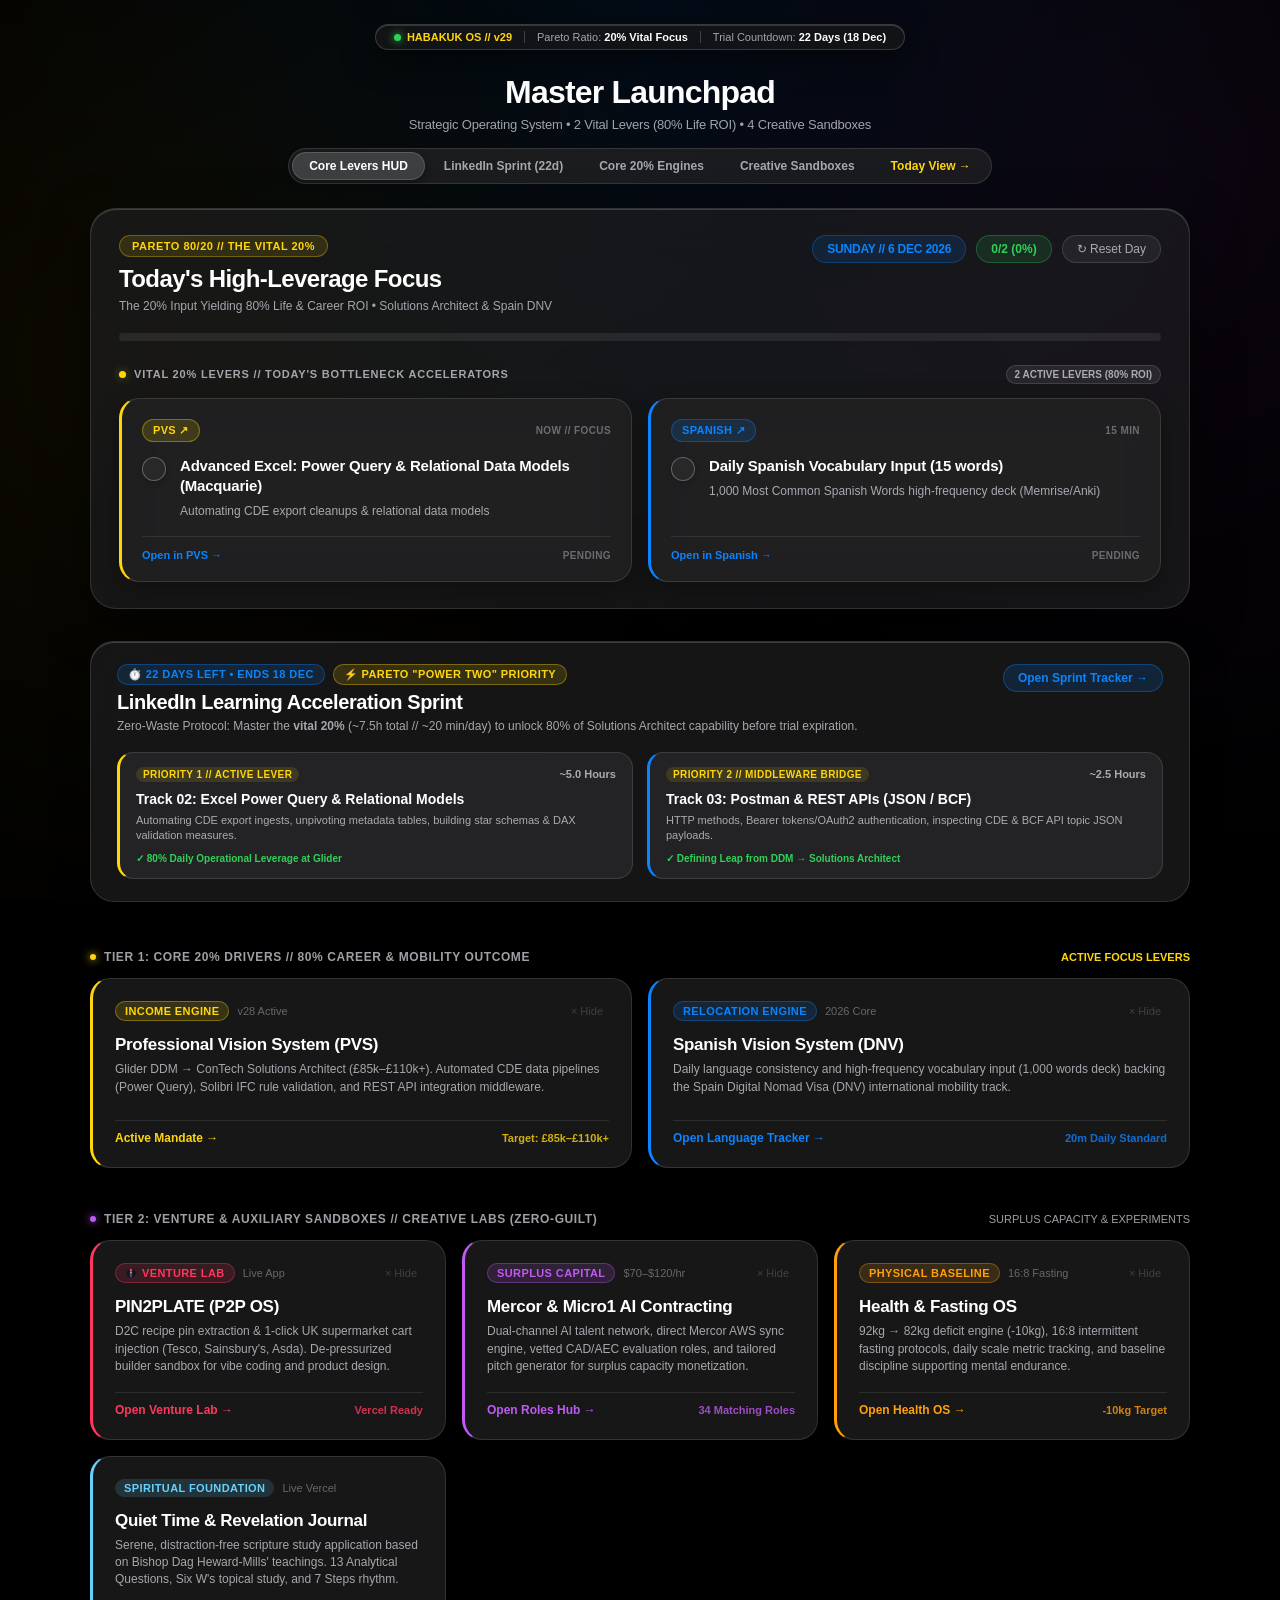
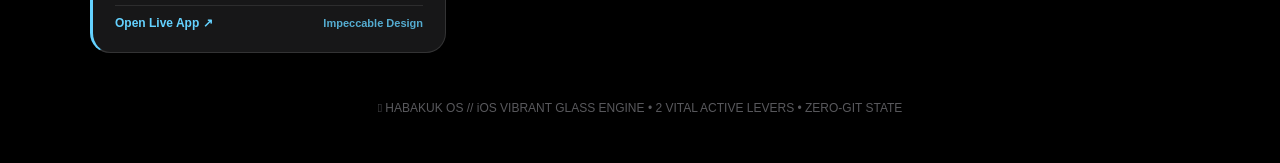
==== commit 82d84e70: "feat(pvs): restructure ecosystem with Pareto priorities and iOS glassmorphic design system" ====
--- a/index.html
+++ b/index.html
@@ -7,253 +7,426 @@
   <meta http-equiv="Pragma" content="no-cache">
   <meta http-equiv="Expires" content="0">
   <title>HABAKUK OS // MASTER LAUNCHPAD</title>
-  <link rel="preconnect" href="https://fonts.googleapis.com">
-  <link rel="preconnect" href="https://fonts.gstatic.com" crossorigin>
-  <link href="https://fonts.googleapis.com/css2?family=Space+Mono:ital,wght@0,400;0,700;1,400&family=Syne:wght@400;700;800&display=swap" rel="stylesheet">
-  <link rel="stylesheet" href="daily-rhythm.css?v=20261112b">
+  
+  <!-- Apple System Typography & Design System -->
+  <link rel="stylesheet" href="daily-rhythm.css?v=20261126_ios">
+  
   <style>
     :root {
-      --bg: #0d0f14;
-      --surface: #13161e;
-      --surface2: #1a1e2a;
-      --border: #252a38;
-      --accent: #e8ff4a;       /* Lime primary / PVS */
-      --accent2: #4affb4;      /* Mint / Done */
-      --accent3: #ff6b4a;      /* Coral / Health */
-      --accent4: #4a9fff;      /* Sky blue / Spanish */
-      --accent5: #c084fc;      /* Purple / Mercor */
-      --text: #e8eaf0;
-      --muted: #94a3b8;
+      --ios-bg: #000000;
+      --ios-surface: rgba(28, 28, 30, 0.76);
+      --ios-surface-card: rgba(36, 36, 38, 0.65);
+      --ios-surface-elevated: rgba(44, 44, 46, 0.72);
+      --ios-glass-border: rgba(255, 255, 255, 0.12);
+      --ios-glass-highlight: rgba(255, 255, 255, 0.18);
+      --ios-separator: rgba(84, 84, 88, 0.36);
+
+      --ios-blue: #0A84FF;
+      --ios-green: #30D158;
+      --ios-indigo: #5E5CE6;
+      --ios-orange: #FF9F0A;
+      --ios-pink: #FF375F;
+      --ios-purple: #BF5AF2;
+      --ios-teal: #64D2FF;
+      --ios-yellow: #FFD60A;
+      --ios-red: #FF453A;
+
+      --ios-label: #FFFFFF;
+      --ios-label-secondary: rgba(235, 235, 245, 0.68);
+      --ios-label-tertiary: rgba(235, 235, 245, 0.38);
+
+      --accent: var(--ios-yellow);
+      --accent2: var(--ios-green);
+      --accent3: var(--ios-orange);
+      --accent4: var(--ios-blue);
+      --accent5: var(--ios-purple);
+      --text: var(--ios-label);
+      --muted: var(--ios-label-secondary);
+      --border: var(--ios-glass-border);
     }
 
     * { margin: 0; padding: 0; box-sizing: border-box; }
 
     body {
-      background: var(--bg);
-      color: var(--text);
-      font-family: 'Syne', sans-serif;
+      background: #000000;
+      background-image: 
+        radial-gradient(circle at 50% 0%, rgba(10, 132, 255, 0.08) 0%, transparent 60%),
+        radial-gradient(circle at 90% 20%, rgba(191, 90, 242, 0.06) 0%, transparent 50%),
+        radial-gradient(circle at 10% 40%, rgba(255, 214, 10, 0.05) 0%, transparent 50%);
+      background-attachment: fixed;
+      color: var(--ios-label);
+      font-family: -apple-system, BlinkMacSystemFont, "SF Pro Display", "SF Pro Text", -system-ui, sans-serif;
       min-height: 100vh;
       display: flex;
       flex-direction: column;
       align-items: center;
-      padding: 32px 20px;
-    }
-
+      padding: 24px 20px 48px 20px;
+      -webkit-font-smoothing: antialiased;
+    }
+
+    /* iOS DYNAMIC ISLAND / TOP STATUS PILL */
+    .dynamic-island {
+      background: rgba(22, 22, 24, 0.85);
+      backdrop-filter: blur(28px) saturate(190%);
+      -webkit-backdrop-filter: blur(28px) saturate(190%);
+      border: 0.5px solid rgba(255, 255, 255, 0.16);
+      border-radius: 9999px;
+      padding: 6px 18px;
+      display: inline-flex;
+      align-items: center;
+      gap: 12px;
+      margin-bottom: 24px;
+      box-shadow: 0 8px 32px rgba(0, 0, 0, 0.6), inset 0 1px 0 rgba(255, 255, 255, 0.15);
+      transition: all 0.3s cubic-bezier(0.34, 1.56, 0.64, 1);
+    }
+
+    .island-badge {
+      font-size: 11px;
+      font-weight: 700;
+      color: var(--ios-yellow);
+      display: flex;
+      align-items: center;
+      gap: 6px;
+    }
+
+    .island-badge .pulse-dot {
+      width: 7px;
+      height: 7px;
+      border-radius: 50%;
+      background: var(--ios-green);
+      box-shadow: 0 0 8px var(--ios-green);
+    }
+
+    .island-divider {
+      width: 1px;
+      height: 12px;
+      background: rgba(255, 255, 255, 0.2);
+    }
+
+    .island-metric {
+      font-size: 11px;
+      color: var(--ios-label-secondary);
+      font-weight: 500;
+    }
+
+    .island-metric strong {
+      color: var(--ios-label);
+    }
+
+    /* HUB HEADER */
     .hub-header {
       text-align: center;
-      margin-bottom: 28px;
-    }
-
-    .hub-header h1 {
-      font-size: 28px;
-      font-weight: 800;
-      letter-spacing: -0.5px;
-      color: var(--accent);
-      margin-bottom: 6px;
-    }
-
-    .hub-header p {
-      font-family: 'Space Mono', monospace;
-      font-size: 12px;
-      color: var(--muted);
-      letter-spacing: 0.5px;
-    }
-
-    .hub-nav {
-      display: flex;
-      justify-content: center;
-      gap: 10px;
-      margin-top: 14px;
-      flex-wrap: wrap;
-    }
-
-    .nav-pill {
-      font-family: 'Space Mono', monospace;
-      font-size: 12px;
-      text-decoration: none;
-      padding: 5px 12px;
-      border-radius: 2px;
-      background: var(--surface);
-      border: 1px solid var(--border);
-      color: var(--muted);
-      transition: all 0.2s ease;
-    }
-
-    .nav-pill:hover {
-      color: var(--text);
-      border-color: var(--muted);
-    }
-
-    .nav-pill.accent {
-      color: var(--accent);
-      border-color: rgba(232, 255, 74, 0.3);
-      background: rgba(232, 255, 74, 0.05);
-    }
-
-    .subsystems-heading-wrapper {
+      margin-bottom: 24px;
       width: 100%;
       max-width: 1100px;
-      margin: 12px 0 16px 0;
+    }
+
+    .hub-header h1 {
+      font-size: 32px;
+      font-weight: 800;
+      letter-spacing: -0.8px;
+      color: var(--ios-label);
+      margin-bottom: 6px;
+    }
+
+    .hub-header p {
+      font-size: 13px;
+      color: var(--ios-label-secondary);
+      letter-spacing: -0.2px;
+    }
+
+    /* iOS SEGMENTED CONTROL BAR */
+    .segmented-control {
+      display: inline-flex;
+      background: rgba(36, 36, 38, 0.7);
+      backdrop-filter: blur(20px);
+      -webkit-backdrop-filter: blur(20px);
+      border: 0.5px solid var(--ios-glass-border);
+      border-radius: 9999px;
+      padding: 3px;
+      margin-top: 16px;
+      gap: 2px;
+    }
+
+    .seg-pill {
+      font-size: 12px;
+      font-weight: 600;
+      color: var(--ios-label-secondary);
+      text-decoration: none;
+      padding: 6px 16px;
+      border-radius: 9999px;
+      transition: all 0.2s cubic-bezier(0.25, 1, 0.5, 1);
+      border: 0.5px solid transparent;
+      cursor: pointer;
+    }
+
+    .seg-pill:hover {
+      color: var(--ios-label);
+    }
+
+    .seg-pill.active {
+      background: rgba(255, 255, 255, 0.16);
+      color: var(--ios-label);
+      border-color: rgba(255, 255, 255, 0.14);
+      box-shadow: 0 2px 8px rgba(0, 0, 0, 0.35);
+    }
+
+    .seg-pill.accent {
+      color: var(--ios-yellow);
+    }
+
+    .seg-pill.accent:hover {
+      background: rgba(255, 214, 10, 0.12);
+    }
+
+    /* LINKEDIN SPRINT ACCELERATOR WIDGET */
+    .sprint-hero-widget {
+      width: 100%;
+      max-width: 1100px;
+      background: rgba(28, 28, 30, 0.76);
+      backdrop-filter: blur(32px) saturate(190%);
+      -webkit-backdrop-filter: blur(32px) saturate(190%);
+      border: 0.5px solid var(--ios-glass-border);
+      border-radius: 24px;
+      padding: 22px 26px;
+      margin-bottom: 28px;
+      box-shadow: 0 12px 36px rgba(0, 0, 0, 0.45), inset 0 1px 0.5px var(--ios-glass-highlight);
+      position: relative;
+      overflow: hidden;
+    }
+
+    .sprint-hero-top {
       display: flex;
       justify-content: space-between;
-      align-items: center;
+      align-items: flex-start;
       flex-wrap: wrap;
       gap: 12px;
-    }
-
-    .subsystems-heading {
-      font-family: 'Space Mono', monospace;
+      margin-bottom: 16px;
+    }
+
+    .sprint-tag-row {
+      display: flex;
+      align-items: center;
+      gap: 8px;
+      margin-bottom: 6px;
+      flex-wrap: wrap;
+    }
+
+    .sprint-tag-countdown {
       font-size: 11px;
-      letter-spacing: 1.5px;
+      font-weight: 700;
+      color: var(--ios-blue);
+      background: rgba(10, 132, 255, 0.14);
+      border: 0.5px solid rgba(10, 132, 255, 0.35);
+      padding: 3px 10px;
+      border-radius: 9999px;
       text-transform: uppercase;
-      color: var(--muted);
+      letter-spacing: 0.4px;
+    }
+
+    .sprint-tag-pareto {
+      font-size: 11px;
+      font-weight: 700;
+      color: var(--ios-yellow);
+      background: rgba(255, 214, 10, 0.14);
+      border: 0.5px solid rgba(255, 214, 10, 0.35);
+      padding: 3px 10px;
+      border-radius: 9999px;
+      text-transform: uppercase;
+      letter-spacing: 0.4px;
+    }
+
+    .sprint-title {
+      font-size: 20px;
+      font-weight: 800;
+      letter-spacing: -0.4px;
+      color: var(--ios-label);
+    }
+
+    .sprint-desc {
+      font-size: 12px;
+      color: var(--ios-label-secondary);
+      margin-top: 4px;
+      line-height: 1.45;
+    }
+
+    .sprint-action-btn {
+      background: rgba(10, 132, 255, 0.15);
+      color: var(--ios-blue);
+      border: 0.5px solid rgba(10, 132, 255, 0.35);
+      font-size: 12px;
+      font-weight: 600;
+      padding: 6px 14px;
+      border-radius: 9999px;
+      text-decoration: none;
+      transition: all 0.2s ease;
+      display: inline-flex;
+      align-items: center;
+      gap: 6px;
+    }
+
+    .sprint-action-btn:hover {
+      background: var(--ios-blue);
+      color: #FFFFFF;
+      box-shadow: 0 0 16px rgba(10, 132, 255, 0.4);
+    }
+
+    /* POWER TWO CARDS (THE VITAL 20%) */
+    .power-two-grid {
+      display: grid;
+      grid-template-columns: 1fr 1fr;
+      gap: 14px;
+      margin-top: 14px;
+    }
+
+    .power-card {
+      background: rgba(44, 44, 46, 0.65);
+      border: 0.5px solid rgba(255, 255, 255, 0.12);
+      border-radius: 16px;
+      padding: 14px 16px;
+      display: flex;
+      flex-direction: column;
+      justify-content: space-between;
+      transition: all 0.2s ease;
+    }
+
+    .power-card:hover {
+      border-color: rgba(255, 255, 255, 0.25);
+      transform: translateY(-1px);
+    }
+
+    .power-card-header {
+      display: flex;
+      justify-content: space-between;
+      align-items: center;
+      margin-bottom: 8px;
+    }
+
+    .power-rank {
+      font-size: 10px;
+      font-weight: 700;
+      color: var(--ios-yellow);
+      background: rgba(255, 214, 10, 0.12);
+      padding: 2px 7px;
+      border-radius: 9999px;
+      text-transform: uppercase;
+      letter-spacing: 0.4px;
+    }
+
+    .power-duration {
+      font-size: 11px;
+      color: var(--ios-label-secondary);
+      font-weight: 600;
+    }
+
+    .power-course-name {
+      font-size: 14px;
+      font-weight: 700;
+      color: var(--ios-label);
+      line-height: 1.35;
+      margin-bottom: 4px;
+    }
+
+    .power-course-sub {
+      font-size: 11px;
+      color: var(--ios-label-secondary);
+      line-height: 1.4;
+    }
+
+    .power-badge-vital {
+      margin-top: 10px;
+      font-size: 10px;
+      font-weight: 700;
+      color: var(--ios-green);
+      display: flex;
+      align-items: center;
+      gap: 5px;
+    }
+
+    /* SECTION LABELS */
+    .tier-heading-wrapper {
+      width: 100%;
+      max-width: 1100px;
+      margin: 20px 0 14px 0;
+      display: flex;
+      justify-content: space-between;
+      align-items: center;
+      flex-wrap: wrap;
+      gap: 12px;
+    }
+
+    .tier-heading {
+      font-size: 12px;
+      font-weight: 700;
+      letter-spacing: 0.6px;
+      text-transform: uppercase;
+      color: var(--ios-label-secondary);
       display: flex;
       align-items: center;
       gap: 8px;
     }
 
-    .subsystems-heading .dot {
+    .tier-heading .dot {
       width: 6px;
       height: 6px;
       border-radius: 50%;
-      background: var(--accent4);
-    }
-
-    .pillar-visibility-bar {
-      display: flex;
-      align-items: center;
-      gap: 6px;
-      flex-wrap: wrap;
-    }
-
-    .vis-label {
-      font-family: 'Space Mono', monospace;
-      font-size: 10px;
-      color: var(--muted);
-      letter-spacing: 1px;
-      margin-right: 2px;
-    }
-
-    .vis-pill {
-      font-family: 'Space Mono', monospace;
-      font-size: 11px;
-      background: var(--surface);
-      border: 1px solid var(--border);
-      color: var(--muted);
-      padding: 3px 8px;
-      border-radius: 2px;
-      cursor: pointer;
-      display: inline-flex;
-      align-items: center;
-      gap: 5px;
-      transition: all 0.2s ease;
-      user-select: none;
-    }
-
-    .vis-pill:hover {
-      border-color: var(--muted);
-      color: var(--text);
-    }
-
-    .vis-pill .vis-status-dot {
-      width: 5px;
-      height: 5px;
-      border-radius: 50%;
-      background: var(--muted);
-      transition: background 0.2s ease;
-    }
-
-    .vis-pill.active {
-      background: var(--surface2);
-      color: var(--text);
-    }
-
-    .vis-pill.vis-prof.active { border-color: rgba(232, 255, 74, 0.4); color: var(--accent); }
-    .vis-pill.vis-prof.active .vis-status-dot { background: var(--accent); box-shadow: 0 0 4px var(--accent); }
-
-    .vis-pill.vis-spanish.active { border-color: rgba(74, 159, 255, 0.4); color: var(--accent4); }
-    .vis-pill.vis-spanish.active .vis-status-dot { background: var(--accent4); box-shadow: 0 0 4px var(--accent4); }
-
-    .vis-pill.vis-mercor.active { border-color: rgba(192, 132, 252, 0.4); color: var(--accent5); }
-    .vis-pill.vis-mercor.active .vis-status-dot { background: var(--accent5); box-shadow: 0 0 4px var(--accent5); }
-
-    .vis-pill.vis-health.active { border-color: rgba(255, 107, 74, 0.4); color: var(--accent3); }
-    .vis-pill.vis-health.active .vis-status-dot { background: var(--accent3); box-shadow: 0 0 4px var(--accent3); }
-
-    .vis-pill.vis-p2p.active { border-color: rgba(251, 113, 133, 0.4); color: #fb7185; }
-    .vis-pill.vis-p2p.active .vis-status-dot { background: #fb7185; box-shadow: 0 0 4px #fb7185; }
-
-    .vis-pill.hidden-pill {
-      opacity: 0.4;
-      text-decoration: line-through;
-      background: transparent;
-      border-style: dashed;
-    }
-
-    .vis-reset-btn {
-      font-family: 'Space Mono', monospace;
-      font-size: 10px;
-      background: rgba(232, 255, 74, 0.08);
-      border: 1px solid rgba(232, 255, 74, 0.25);
-      color: var(--accent);
-      padding: 3px 8px;
-      border-radius: 2px;
-      cursor: pointer;
-      transition: all 0.2s ease;
-      display: inline-flex;
-      align-items: center;
-      gap: 4px;
-    }
-
-    .vis-reset-btn:hover {
-      background: rgba(232, 255, 74, 0.18);
-      border-color: var(--accent);
-    }
-
+    }
+
+    .tier-heading.vital .dot { background: var(--ios-yellow); box-shadow: 0 0 8px var(--ios-yellow); }
+    .tier-heading.sandboxes .dot { background: var(--ios-purple); box-shadow: 0 0 8px var(--ios-purple); }
+
+    /* WIDGET GRID (iOS APP LIBRARY STYLE) */
     .grid {
       display: grid;
-      grid-template-columns: repeat(auto-fit, minmax(250px, 1fr));
-      gap: 20px;
+      grid-template-columns: repeat(auto-fit, minmax(280px, 1fr));
+      gap: 16px;
       width: 100%;
       max-width: 1100px;
+      margin-bottom: 24px;
     }
 
     .hub-card {
-      background: var(--surface);
-      border: 1px solid var(--border);
-      border-radius: 4px;
-      padding: 24px;
+      background: var(--ios-surface-card);
+      backdrop-filter: blur(20px);
+      -webkit-backdrop-filter: blur(20px);
+      border: 0.5px solid var(--ios-glass-border);
+      border-radius: 20px;
+      padding: 22px;
       text-decoration: none;
       color: inherit;
       display: flex;
       flex-direction: column;
       justify-content: space-between;
-      min-height: 200px;
-      transition: all 0.2s ease;
+      min-height: 190px;
+      transition: all 0.25s cubic-bezier(0.25, 1, 0.5, 1);
       position: relative;
+      box-shadow: 0 6px 20px rgba(0, 0, 0, 0.3);
     }
 
     .hub-card:hover {
-      background: var(--surface2);
-      transform: translateY(-2px);
+      background: var(--ios-surface-elevated);
+      transform: translateY(-2px) scale(1.005);
+      border-color: rgba(255, 255, 255, 0.22);
+      box-shadow: 0 12px 32px rgba(0, 0, 0, 0.45);
     }
 
     .hub-card.pillar-hidden {
       display: none !important;
     }
 
-    /* Card Accent Hovers */
-    .hub-card.prof:hover { border-color: var(--accent); }
-    .hub-card.spanish:hover { border-color: var(--accent4); }
-    .hub-card.mercor:hover { border-color: var(--accent5); }
-    .hub-card.health:hover { border-color: var(--accent3); }
-    .hub-card.p2p:hover { border-color: #fb7185; }
+    /* Card Left Border Accents */
+    .hub-card.prof { border-left: 3px solid var(--ios-yellow); }
+    .hub-card.spanish { border-left: 3px solid var(--ios-blue); }
+    .hub-card.mercor { border-left: 3px solid var(--ios-purple); }
+    .hub-card.health { border-left: 3px solid var(--ios-orange); }
+    .hub-card.p2p { border-left: 3px solid var(--ios-pink); }
+    .hub-card.qtapp { border-left: 3px solid var(--ios-teal); }
 
     .card-meta {
       display: flex;
       justify-content: space-between;
       align-items: center;
-      margin-bottom: 16px;
+      margin-bottom: 14px;
       gap: 8px;
     }
 
@@ -264,41 +437,40 @@
     }
 
     .card-tag {
-      font-family: 'Space Mono', monospace;
       font-size: 11px;
-      padding: 3px 8px;
-      border-radius: 2px;
+      padding: 3px 9px;
+      border-radius: 9999px;
       text-transform: uppercase;
-      letter-spacing: 1px;
+      letter-spacing: 0.4px;
       font-weight: 700;
     }
 
-    .tag-prof { background: #2a3a1a; color: var(--accent); }
-    .tag-spanish { background: #1a2a3a; color: var(--accent4); }
-    .tag-mercor { background: #2a1a3a; color: var(--accent5); }
-    .tag-health { background: #3a1a1a; color: var(--accent3); }
-    .tag-p2p { background: #3a1a24; color: #fb7185; }
+    .tag-prof { background: rgba(255, 214, 10, 0.15); color: var(--ios-yellow); }
+    .tag-spanish { background: rgba(10, 132, 255, 0.15); color: var(--ios-blue); }
+    .tag-mercor { background: rgba(191, 90, 242, 0.15); color: var(--ios-purple); }
+    .tag-health { background: rgba(255, 159, 10, 0.15); color: var(--ios-orange); }
+    .tag-p2p { background: rgba(255, 55, 95, 0.15); color: var(--ios-pink); }
+    .tag-qtapp { background: rgba(100, 210, 255, 0.15); color: var(--ios-teal); }
 
     .card-version {
-      font-family: 'Space Mono', monospace;
       font-size: 11px;
-      color: var(--muted);
+      color: var(--ios-label-tertiary);
+      font-weight: 500;
     }
 
     .card-hide-btn {
       background: transparent;
-      border: 1px solid transparent;
-      color: var(--muted);
-      padding: 3px 7px;
-      border-radius: 2px;
+      border: none;
+      color: var(--ios-label-tertiary);
+      padding: 2px 6px;
+      border-radius: 9999px;
       cursor: pointer;
-      font-family: 'Space Mono', monospace;
-      font-size: 10px;
+      font-size: 11px;
       display: inline-flex;
       align-items: center;
       gap: 4px;
       transition: all 0.15s ease;
-      opacity: 0.55;
+      opacity: 0.5;
     }
 
     .hub-card:hover .card-hide-btn {
@@ -307,146 +479,175 @@
 
     .card-hide-btn:hover {
       opacity: 1 !important;
-      background: rgba(255, 107, 74, 0.12);
-      border-color: rgba(255, 107, 74, 0.35);
-      color: var(--accent3);
+      background: rgba(255, 69, 58, 0.15);
+      color: var(--ios-red);
     }
 
     .hub-title {
-      font-size: 18px;
+      font-size: 17px;
       font-weight: 700;
-      color: var(--text);
-      margin-bottom: 8px;
+      color: var(--ios-label);
+      margin-bottom: 6px;
+      letter-spacing: -0.3px;
     }
 
     .hub-desc {
-      font-size: 13px;
-      color: var(--muted);
-      line-height: 1.5;
+      font-size: 12px;
+      color: var(--ios-label-secondary);
+      line-height: 1.45;
     }
 
     .card-footer {
-      margin-top: 20px;
-      display: flex;
-      align-items: center;
-      gap: 6px;
-      font-family: 'Space Mono', monospace;
+      margin-top: 16px;
+      padding-top: 10px;
+      border-top: 0.5px solid var(--ios-separator);
+      display: flex;
+      align-items: center;
+      justify-content: space-between;
       font-size: 12px;
-    }
-
-    .hub-card.prof .card-footer { color: var(--accent); }
-    .hub-card.spanish .card-footer { color: var(--accent4); }
-    .hub-card.mercor .card-footer { color: var(--accent5); }
-    .hub-card.health .card-footer { color: var(--accent3); }
-    .hub-card.p2p .card-footer { color: #fb7185; }
-
-    .all-hidden-state {
-      width: 100%;
-      max-width: 1100px;
-      background: var(--surface);
-      border: 1px dashed var(--border);
-      border-radius: 4px;
-      padding: 42px 20px;
+      font-weight: 600;
+    }
+
+    .hub-card.prof .card-footer { color: var(--ios-yellow); }
+    .hub-card.spanish .card-footer { color: var(--ios-blue); }
+    .hub-card.mercor .card-footer { color: var(--ios-purple); }
+    .hub-card.health .card-footer { color: var(--ios-orange); }
+    .hub-card.p2p .card-footer { color: var(--ios-pink); }
+    .hub-card.qtapp .card-footer { color: var(--ios-teal); }
+
+    /* FOOTER */
+    .system-status {
+      margin-top: 24px;
       text-align: center;
-      color: var(--muted);
-      margin: 10px 0 20px 0;
-    }
-
-    .all-hidden-icon {
-      font-size: 26px;
-      margin-bottom: 8px;
-      opacity: 0.5;
-    }
-
-    .all-hidden-title {
-      font-family: 'Space Mono', monospace;
-      font-size: 13px;
-      font-weight: 700;
-      letter-spacing: 1px;
-      color: var(--text);
-      margin-bottom: 6px;
-    }
-
-    .all-hidden-desc {
       font-size: 12px;
-      line-height: 1.5;
-      max-width: 440px;
-      margin: 0 auto;
-    }
-
-    .system-status {
-      margin-top: 40px;
-      text-align: center;
-      font-family: 'Space Mono', monospace;
-      font-size: 12px;
-      color: var(--muted);
+      color: var(--ios-label-tertiary);
+      font-weight: 500;
+    }
+
+    @media (max-width: 768px) {
+      .power-two-grid {
+        grid-template-columns: 1fr;
+      }
+      .hub-header h1 {
+        font-size: 26px;
+      }
     }
   </style>
 </head>
 <body>
 
+  <!-- iOS DYNAMIC ISLAND FLOATING STATUS PILL -->
+  <div class="dynamic-island">
+    <div class="island-badge">
+      <span class="pulse-dot"></span>
+      HABAKUK OS // v29
+    </div>
+    <div class="island-divider"></div>
+    <div class="island-metric">Pareto Ratio: <strong>20% Vital Focus</strong></div>
+    <div class="island-divider"></div>
+    <div class="island-metric">Trial Countdown: <strong>22 Days (18 Dec)</strong></div>
+  </div>
+
+  <!-- MASTER LAUNCHPAD HEADER -->
   <div class="hub-header">
-    <h1>HABAKUK TWO TWO // MASTER LAUNCHPAD</h1>
-    <p>CENTRALIZED OPERATIONAL ENGINE &bull; 2 CORE LEVERS &bull; 5 STRATEGIC VISION SUBSYSTEMS</p>
-    <div class="hub-nav">
-      <a href="#daily" class="nav-pill active">Core Levers HUD</a>
-      <a href="today.html" class="nav-pill accent">Dedicated Today View &rarr;</a>
-      <a href="#subsystems" class="nav-pill">Subsystems Directory</a>
+    <h1>Master Launchpad</h1>
+    <p>Strategic Operating System &bull; 2 Vital Levers (80% Life ROI) &bull; 4 Creative Sandboxes</p>
+    
+    <!-- iOS Segmented Control Bar -->
+    <div class="segmented-control">
+      <a href="#daily" class="seg-pill active">Core Levers HUD</a>
+      <a href="#sprint" class="seg-pill">LinkedIn Sprint (22d)</a>
+      <a href="#core_drivers" class="seg-pill">Core 20% Engines</a>
+      <a href="#sandboxes" class="seg-pill">Creative Sandboxes</a>
+      <a href="today.html" class="seg-pill accent">Today View &rarr;</a>
     </div>
   </div>
 
   <!-- DAILY RHYTHM EXECUTION HUD (STREAMLINED CORE LEVERS) -->
   <div id="daily-rhythm-container" style="width: 100%; max-width: 1100px;"></div>
 
-  <!-- VISION PILLARS DIRECTORY -->
-  <div class="subsystems-heading-wrapper">
-    <div class="subsystems-heading" id="subsystems">
-      <span class="dot"></span>
-      <span id="subsystemsCountLabel">VISION PILLARS DIRECTORY // 5 STRATEGIC SUBSYSTEMS</span>
+  <!-- LINKEDIN LEARNING ACCELERATOR WIDGET (PARETO "POWER TWO") -->
+  <div class="sprint-hero-widget" id="sprint">
+    <div class="sprint-hero-top">
+      <div>
+        <div class="sprint-tag-row">
+          <span class="sprint-tag-countdown">⏱️ 22 Days Left &bull; Ends 18 Dec</span>
+          <span class="sprint-tag-pareto">⚡ Pareto "Power Two" Priority</span>
+        </div>
+        <div class="sprint-title">LinkedIn Learning Acceleration Sprint</div>
+        <p class="sprint-desc">
+          Zero-Waste Protocol: Master the <strong>vital 20%</strong> (~7.5h total // ~20 min/day) to unlock 80% of Solutions Architect capability before trial expiration.
+        </p>
+      </div>
+      <div>
+        <a href="./pvs/index.html#linkedin_sprint" class="sprint-action-btn">
+          Open Sprint Tracker &rarr;
+        </a>
+      </div>
     </div>
-    <div class="pillar-visibility-bar" id="pillarVisibilityBar" aria-label="Toggle visible vision pillars">
-      <span class="vis-label">PILLARS:</span>
-      <button class="vis-pill vis-prof active" data-pillar="pvs" onclick="togglePillarVisibility('pvs')" title="Toggle Professional Vision System">
-        <span class="vis-status-dot"></span> PVS
-      </button>
-      <button class="vis-pill vis-spanish active" data-pillar="spanish" onclick="togglePillarVisibility('spanish')" title="Toggle Spanish Vision System">
-        <span class="vis-status-dot"></span> Spanish
-      </button>
-      <button class="vis-pill vis-mercor active" data-pillar="mercor" onclick="togglePillarVisibility('mercor')" title="Toggle Mercor AI Contracting">
-        <span class="vis-status-dot"></span> Mercor
-      </button>
-      <button class="vis-pill vis-health active" data-pillar="health" onclick="togglePillarVisibility('health')" title="Toggle Health OS">
-        <span class="vis-status-dot"></span> Health
-      </button>
-      <button class="vis-pill vis-p2p active" data-pillar="p2p" onclick="togglePillarVisibility('p2p')" title="Toggle Pin2Plate Venture">
-        <span class="vis-status-dot"></span> P2P
-      </button>
-      <button class="vis-reset-btn" id="visResetBtn" onclick="showAllPillars()" style="display:none;" title="Show all 5 pillars">
-        Show All
-      </button>
+
+    <!-- The Power Two Cards Grid -->
+    <div class="power-two-grid">
+      <!-- Lever 1: Power Query -->
+      <div class="power-card" style="border-left: 3px solid var(--ios-yellow);">
+        <div>
+          <div class="power-card-header">
+            <span class="power-rank">Priority 1 // Active Lever</span>
+            <span class="power-duration">~5.0 Hours</span>
+          </div>
+          <div class="power-course-name">Track 02: Excel Power Query &amp; Relational Models</div>
+          <div class="power-course-sub">Automating CDE export ingests, unpivoting metadata tables, building star schemas &amp; DAX validation measures.</div>
+        </div>
+        <div class="power-badge-vital">✓ 80% Daily Operational Leverage at Glider</div>
+      </div>
+
+      <!-- Lever 2: Postman & APIs -->
+      <div class="power-card" style="border-left: 3px solid var(--ios-blue);">
+        <div>
+          <div class="power-card-header">
+            <span class="power-rank">Priority 2 // Middleware Bridge</span>
+            <span class="power-duration">~2.5 Hours</span>
+          </div>
+          <div class="power-course-name">Track 03: Postman &amp; REST APIs (JSON / BCF)</div>
+          <div class="power-course-sub">HTTP methods, Bearer tokens/OAuth2 authentication, inspecting CDE &amp; BCF API topic JSON payloads.</div>
+        </div>
+        <div class="power-badge-vital">✓ Defining Leap from DDM &rarr; Solutions Architect</div>
+      </div>
     </div>
   </div>
 
-  <div class="grid" id="pillarsGrid">
+  <!-- =========================================================================
+       TIER 1: CORE 20% DRIVERS (HIGH-LEVERAGE CAREER & MOBILITY ENGINES)
+       ========================================================================= -->
+  <div class="tier-heading-wrapper" id="core_drivers">
+    <div class="tier-heading vital">
+      <span class="dot"></span>
+      <span>TIER 1: CORE 20% DRIVERS // 80% CAREER &amp; MOBILITY OUTCOME</span>
+    </div>
+    <span style="font-size: 11px; color: var(--ios-yellow); font-weight: 600;">ACTIVE FOCUS LEVERS</span>
+  </div>
+
+  <div class="grid">
     <!-- 1. PROFESSIONAL -->
     <a href="./pvs/index.html" class="hub-card prof" data-pillar="pvs">
       <div>
         <div class="card-meta">
           <div class="card-meta-left">
-            <span class="card-tag tag-prof">Core Career</span>
+            <span class="card-tag tag-prof">Income Engine</span>
             <span class="card-version">v28 Active</span>
           </div>
-          <button class="card-hide-btn" onclick="hidePillarCard('pvs', event)" title="Hide Professional Vision System" aria-label="Hide Professional Vision System">
+          <button class="card-hide-btn" onclick="hidePillarCard('pvs', event)" title="Hide PVS" aria-label="Hide PVS">
             &times; Hide
           </button>
         </div>
-        <div class="hub-title">Professional Vision System</div>
+        <div class="hub-title">Professional Vision System (PVS)</div>
         <div class="hub-desc">
-          Solutions Architect &amp; Domain Data Engineer roadmap, active data &amp; QA learning queues (Power Query Excel &amp; Solibri ITO), and confirmed post-probation milestones.
+          Glider DDM &rarr; ConTech Solutions Architect (£85k–£110k+). Automated CDE data pipelines (Power Query), Solibri IFC rule validation, and REST API integration middleware.
         </div>
       </div>
       <div class="card-footer">
-        Open System &rarr;
+        <span>Active Mandate &rarr;</span>
+        <span style="font-size: 11px; opacity: 0.8;">Target: £85k–£110k+</span>
       </div>
     </a>
 
@@ -455,106 +656,135 @@
       <div>
         <div class="card-meta">
           <div class="card-meta-left">
-            <span class="card-tag tag-spanish">Language</span>
+            <span class="card-tag tag-spanish">Relocation Engine</span>
             <span class="card-version">2026 Core</span>
           </div>
-          <button class="card-hide-btn" onclick="hidePillarCard('spanish', event)" title="Hide Spanish Vision System" aria-label="Hide Spanish Vision System">
+          <button class="card-hide-btn" onclick="hidePillarCard('spanish', event)" title="Hide Spanish" aria-label="Hide Spanish">
             &times; Hide
           </button>
         </div>
-        <div class="hub-title">Spanish Vision System</div>
+        <div class="hub-title">Spanish Vision System (DNV)</div>
         <div class="hub-desc">
-          Daily language consistency, high-frequency vocabulary tracking (1,000 words deck), and conversational immersion.
+          Daily language consistency and high-frequency vocabulary input (1,000 words deck) backing the Spain Digital Nomad Visa (DNV) international mobility track.
         </div>
       </div>
       <div class="card-footer">
-        Open Tracker &rarr;
+        <span>Open Language Tracker &rarr;</span>
+        <span style="font-size: 11px; opacity: 0.8;">20m Daily Standard</span>
       </div>
     </a>
-
-    <!-- 3. MERCOR & MICRO1 -->
-    <a href="./mercor/index.html" class="hub-card mercor" data-pillar="mercor">
-      <div>
-        <div class="card-meta">
-          <div class="card-meta-left">
-            <span class="card-tag tag-mercor">Capital Engine</span>
-            <span class="card-version">Dual-Channel</span>
-          </div>
-          <button class="card-hide-btn" onclick="hidePillarCard('mercor', event)" title="Hide Mercor &amp; Micro1 AI" aria-label="Hide Mercor &amp; Micro1 AI">
-            &times; Hide
-          </button>
-        </div>
-        <div class="hub-title">Mercor &amp; Micro1 AI Contracting</div>
-        <div class="hub-desc">
-          Dual-channel AI talent network, direct Mercor AWS sync engine, live vetted CAD/AEC roles, Micro1 Zara onboarding pipeline, and tailored pitch generator.
-        </div>
-      </div>
-      <div class="card-footer">
-        Open Pipeline &rarr;
-      </div>
-    </a>
-
-    <!-- 4. HEALTH -->
-    <a href="./health/index.html" class="hub-card health" data-pillar="health">
-      <div>
-        <div class="card-meta">
-          <div class="card-meta-left">
-            <span class="card-tag tag-health">Weight Loss</span>
-            <span class="card-version">v27 Core</span>
-          </div>
-          <button class="card-hide-btn" onclick="hidePillarCard('health', event)" title="Hide Health &amp; Weight Loss OS" aria-label="Hide Health &amp; Weight Loss OS">
-            &times; Hide
-          </button>
-        </div>
-        <div class="hub-title">Health &amp; Weight Loss OS</div>
-        <div class="hub-desc">
-          92kg &rarr; 82kg deficit engine (-10kg), 16:8 intermittent fasting protocols, daily scale metric tracking, and muscle-sparing resistance cadence.
-        </div>
-      </div>
-      <div class="card-footer">
-        Open Protocols &rarr;
-      </div>
-    </a>
-
-    <!-- 5. PINTEREST TO PLATE (P2P VENTURE) -->
+  </div>
+
+  <!-- =========================================================================
+       TIER 2: VENTURE & AUXILIARY SANDBOXES (CREATIVE LABS // DE-PRESSURIZED)
+       ========================================================================= -->
+  <div class="tier-heading-wrapper" id="sandboxes">
+    <div class="tier-heading sandboxes">
+      <span class="dot"></span>
+      <span>TIER 2: VENTURE &amp; AUXILIARY SANDBOXES // CREATIVE LABS (ZERO-GUILT)</span>
+    </div>
+    <span style="font-size: 11px; color: var(--ios-label-secondary);">SURPLUS CAPACITY &amp; EXPERIMENTS</span>
+  </div>
+
+  <div class="grid" id="pillarsGrid">
+    <!-- 3. PIN2PLATE (P2P OS) -->
     <a href="./p2p/index.html" class="hub-card p2p" data-pillar="p2p">
       <div>
         <div class="card-meta">
           <div class="card-meta-left">
             <span class="card-tag tag-p2p" style="display: inline-flex; align-items: center; gap: 5px;">
               <img src="./p2p/assets/forkpin.svg?v=20261123b" alt="P2P" style="width: 12px; height: 12px;">
-              Venture Engine
+              Venture Lab
             </span>
-            <span class="card-version">v1.0 Live</span>
+            <span class="card-version">Live App</span>
           </div>
-          <button class="card-hide-btn" onclick="hidePillarCard('p2p', event)" title="Hide PIN2PLATE OS" aria-label="Hide PIN2PLATE OS">
+          <button class="card-hide-btn" onclick="hidePillarCard('p2p', event)" title="Hide P2P" aria-label="Hide P2P">
             &times; Hide
           </button>
         </div>
         <div class="hub-title">PIN2PLATE (P2P OS)</div>
         <div class="hub-desc">
-          AI recipe pin extraction, UK supermarket cart injection (Tesco/Sainsbury's/Asda), anti-fatigue meal curation, and 4-phase monetization roadmap (&pound;10k+ MRR).
+          D2C recipe pin extraction &amp; 1-click UK supermarket cart injection (Tesco, Sainsbury's, Asda). De-pressurized builder sandbox for vibe coding and product design.
         </div>
       </div>
       <div class="card-footer">
-        Open Venture OS &rarr;
+        <span>Open Venture Lab &rarr;</span>
+        <span style="font-size: 11px; opacity: 0.8;">Vercel Ready</span>
+      </div>
+    </a>
+
+    <!-- 4. MERCOR & MICRO1 -->
+    <a href="./mercor/index.html" class="hub-card mercor" data-pillar="mercor">
+      <div>
+        <div class="card-meta">
+          <div class="card-meta-left">
+            <span class="card-tag tag-mercor">Surplus Capital</span>
+            <span class="card-version">$70–$120/hr</span>
+          </div>
+          <button class="card-hide-btn" onclick="hidePillarCard('mercor', event)" title="Hide Mercor" aria-label="Hide Mercor">
+            &times; Hide
+          </button>
+        </div>
+        <div class="hub-title">Mercor &amp; Micro1 AI Contracting</div>
+        <div class="hub-desc">
+          Dual-channel AI talent network, direct Mercor AWS sync engine, vetted CAD/AEC evaluation roles, and tailored pitch generator for surplus capacity monetization.
+        </div>
+      </div>
+      <div class="card-footer">
+        <span>Open Roles Hub &rarr;</span>
+        <span style="font-size: 11px; opacity: 0.8;">34 Matching Roles</span>
+      </div>
+    </a>
+
+    <!-- 5. HEALTH -->
+    <a href="./health/index.html" class="hub-card health" data-pillar="health">
+      <div>
+        <div class="card-meta">
+          <div class="card-meta-left">
+            <span class="card-tag tag-health">Physical Baseline</span>
+            <span class="card-version">16:8 Fasting</span>
+          </div>
+          <button class="card-hide-btn" onclick="hidePillarCard('health', event)" title="Hide Health" aria-label="Hide Health">
+            &times; Hide
+          </button>
+        </div>
+        <div class="hub-title">Health &amp; Fasting OS</div>
+        <div class="hub-desc">
+          92kg &rarr; 82kg deficit engine (-10kg), 16:8 intermittent fasting protocols, daily scale metric tracking, and baseline discipline supporting mental endurance.
+        </div>
+      </div>
+      <div class="card-footer">
+        <span>Open Health OS &rarr;</span>
+        <span style="font-size: 11px; opacity: 0.8;">-10kg Target</span>
+      </div>
+    </a>
+
+    <!-- 6. SCRIPTURE APP (QTAPP) -->
+    <a href="https://quiet-time-guide.vercel.app" target="_blank" class="hub-card qtapp" data-pillar="qtapp">
+      <div>
+        <div class="card-meta">
+          <div class="card-meta-left">
+            <span class="card-tag tag-qtapp">Spiritual Foundation</span>
+            <span class="card-version">Live Vercel</span>
+          </div>
+        </div>
+        <div class="hub-title">Quiet Time &amp; Revelation Journal</div>
+        <div class="hub-desc">
+          Serene, distraction-free scripture study application based on Bishop Dag Heward-Mills' teachings. 13 Analytical Questions, Six W's topical study, and 7 Steps rhythm.
+        </div>
+      </div>
+      <div class="card-footer">
+        <span>Open Live App ↗</span>
+        <span style="font-size: 11px; opacity: 0.8;">Impeccable Design</span>
       </div>
     </a>
   </div>
 
-  <!-- EMPTY STATE WHEN ALL PILLARS HIDDEN -->
-  <div id="allPillarsHiddenMsg" class="all-hidden-state" style="display: none;">
-    <div class="all-hidden-icon">&#128065;</div>
-    <div class="all-hidden-title">ALL VISION PILLAR DIRECTORIES HIDDEN</div>
-    <div class="all-hidden-desc">You have hidden all 5 directory cards. Click any filter pill above or restore all to view.</div>
-    <button class="nav-pill accent" onclick="showAllPillars()" style="margin-top: 14px; cursor: pointer; border: 1px solid var(--accent);">Restore All 5 Pillars</button>
+  <div class="system-status">
+     HABAKUK OS // iOS VIBRANT GLASS ENGINE &bull; 2 VITAL ACTIVE LEVERS &bull; ZERO-GIT STATE
   </div>
 
-  <div class="system-status">
-    ENGINE RUNNING &bull; 2 CORE ACTIVE LEVERS &bull; STREAMLINED HABAKUK ARCHITECTURE
-  </div>
-
-  <script src="daily-rhythm.js?v=20261117b"></script>
+  <script src="daily-rhythm.js?v=20261126_ios"></script>
   <script>
     const PILLARS_MAP = {
       pvs: 'Professional',
@@ -581,53 +811,13 @@
 
     function applyPillarVisibility() {
       const hidden = getHiddenPillars();
-      const total = Object.keys(PILLARS_MAP).length;
-      let visibleCount = 0;
-
       Object.keys(PILLARS_MAP).forEach(id => {
         const isHidden = hidden.includes(id);
         const card = document.querySelector(`.hub-card[data-pillar="${id}"]`);
         if (card) {
           card.classList.toggle('pillar-hidden', isHidden);
         }
-        const pill = document.querySelector(`.vis-pill[data-pillar="${id}"]`);
-        if (pill) {
-          pill.classList.toggle('active', !isHidden);
-          pill.classList.toggle('hidden-pill', isHidden);
-          pill.title = isHidden ? `Show ${PILLARS_MAP[id]} System` : `Hide ${PILLARS_MAP[id]} System`;
-        }
-        if (!isHidden) visibleCount++;
       });
-
-      const countLabel = document.getElementById('subsystemsCountLabel');
-      if (countLabel) {
-        if (visibleCount === total) {
-          countLabel.textContent = `VISION PILLARS DIRECTORY // ${total} STRATEGIC SUBSYSTEMS`;
-        } else {
-          countLabel.textContent = `VISION PILLARS DIRECTORY // ${visibleCount} OF ${total} ACTIVE (${total - visibleCount} HIDDEN)`;
-        }
-      }
-
-      const resetBtn = document.getElementById('visResetBtn');
-      if (resetBtn) {
-        resetBtn.style.display = hidden.length > 0 ? 'inline-flex' : 'none';
-      }
-
-      const allHiddenMsg = document.getElementById('allPillarsHiddenMsg');
-      if (allHiddenMsg) {
-        allHiddenMsg.style.display = visibleCount === 0 ? 'block' : 'none';
-      }
-    }
-
-    function togglePillarVisibility(id) {
-      let hidden = getHiddenPillars();
-      if (hidden.includes(id)) {
-        hidden = hidden.filter(x => x !== id);
-      } else {
-        hidden.push(id);
-      }
-      saveHiddenPillars(hidden);
-      applyPillarVisibility();
     }
 
     function hidePillarCard(id, event) {
@@ -648,7 +838,7 @@
       applyPillarVisibility();
     }
 
-    // Apply visibility immediately before full load to prevent layout flicker
+    // Apply visibility immediately
     applyPillarVisibility();
 
     window.addEventListener('DOMContentLoaded', () => {
--- a/daily-rhythm.css
+++ b/daily-rhythm.css
@@ -1,14 +1,70 @@
-/* DAILY RHYTHM EXECUTION HUD STYLING */
+/* ==========================================================================
+   HABAKUK OS // iOS DESIGN SYSTEM TOKENS & DAILY RHYTHM HUD
+   Apple Human Interface Guidelines (HIG) Glassmorphism & Continuous Squircle
+   ========================================================================== */
+
+:root {
+  /* iOS System Materials & Elevation */
+  --ios-bg: #000000;
+  --ios-surface: rgba(28, 28, 30, 0.76);
+  --ios-surface-elevated: rgba(44, 44, 46, 0.72);
+  --ios-surface-card: rgba(36, 36, 38, 0.65);
+  --ios-glass-border: rgba(255, 255, 255, 0.12);
+  --ios-glass-highlight: rgba(255, 255, 255, 0.16);
+  --ios-separator: rgba(84, 84, 88, 0.36);
+
+  /* iOS Vibrant System Accents */
+  --ios-blue: #0A84FF;
+  --ios-green: #30D158;
+  --ios-indigo: #5E5CE6;
+  --ios-orange: #FF9F0A;
+  --ios-pink: #FF375F;
+  --ios-purple: #BF5AF2;
+  --ios-red: #FF453A;
+  --ios-teal: #64D2FF;
+  --ios-yellow: #FFD60A;
+
+  /* Typography Colors */
+  --ios-label: #FFFFFF;
+  --ios-label-secondary: rgba(235, 235, 245, 0.68);
+  --ios-label-tertiary: rgba(235, 235, 245, 0.38);
+
+  /* PVS Legacy Mapping */
+  --accent: var(--ios-yellow);
+  --accent2: var(--ios-green);
+  --accent3: var(--ios-orange);
+  --accent4: var(--ios-blue);
+  --accent5: var(--ios-purple);
+  --border: var(--ios-glass-border);
+  --surface: var(--ios-surface);
+  --surface2: var(--ios-surface-elevated);
+  --text: var(--ios-label);
+  --muted: var(--ios-label-secondary);
+}
+
+/* Base Smoothing */
+body, button, input {
+  -webkit-font-smoothing: antialiased;
+  -moz-osx-font-smoothing: grayscale;
+}
+
+/* ==========================================================================
+   DAILY RHYTHM EXECUTION HUD (iOS WIDGET CONTAINER)
+   ========================================================================== */
 
 .rhythm-wrapper {
-  background: var(--surface);
-  border: 1px solid var(--border);
-  border-radius: 6px;
-  padding: 24px;
+  background: var(--ios-surface);
+  backdrop-filter: blur(32px) saturate(190%);
+  -webkit-backdrop-filter: blur(32px) saturate(190%);
+  border: 0.5px solid var(--ios-glass-border);
+  border-radius: 26px;
+  padding: 26px 28px;
   margin-bottom: 32px;
   width: 100%;
   max-width: 1100px;
-  box-shadow: 0 8px 24px rgba(0, 0, 0, 0.4);
+  box-shadow: 0 16px 48px rgba(0, 0, 0, 0.5), inset 0 1px 0.5px var(--ios-glass-highlight);
+  position: relative;
+  overflow: hidden;
 }
 
 .rhythm-header {
@@ -17,37 +73,46 @@
   align-items: flex-start;
   flex-wrap: wrap;
   gap: 16px;
-  margin-bottom: 18px;
+  margin-bottom: 20px;
+}
+
+.rhythm-header-left {
+  flex: 1;
+  min-width: 280px;
 }
 
 .rhythm-badge {
-  font-family: 'Space Mono', monospace;
-  font-size: 10px;
-  letter-spacing: 2px;
-  text-transform: uppercase;
-  color: var(--accent);
-  background: rgba(232, 255, 74, 0.08);
-  border: 1px solid rgba(232, 255, 74, 0.2);
-  display: inline-block;
-  padding: 3px 8px;
-  border-radius: 2px;
-  margin-bottom: 6px;
+  font-family: -apple-system, BlinkMacSystemFont, "SF Pro Text", sans-serif;
+  font-size: 11px;
+  letter-spacing: 0.5px;
+  text-transform: uppercase;
+  color: var(--ios-yellow);
+  background: rgba(255, 214, 10, 0.12);
+  border: 0.5px solid rgba(255, 214, 10, 0.3);
+  display: inline-flex;
+  align-items: center;
+  gap: 6px;
+  padding: 4px 12px;
+  border-radius: 9999px;
+  margin-bottom: 8px;
   font-weight: 700;
 }
 
 .rhythm-title {
-  font-size: 22px;
+  font-family: -apple-system, BlinkMacSystemFont, "SF Pro Display", sans-serif;
+  font-size: 24px;
   font-weight: 800;
-  letter-spacing: -0.5px;
-  color: var(--text);
+  letter-spacing: -0.6px;
+  color: var(--ios-label);
   line-height: 1.2;
 }
 
 .rhythm-subtitle {
-  font-family: 'Space Mono', monospace;
-  font-size: 11px;
-  color: var(--muted);
-  margin-top: 4px;
+  font-family: -apple-system, BlinkMacSystemFont, "SF Pro Text", sans-serif;
+  font-size: 12px;
+  color: var(--ios-label-secondary);
+  margin-top: 5px;
+  font-weight: 400;
 }
 
 .rhythm-header-right {
@@ -58,64 +123,69 @@
 }
 
 .date-pill {
-  font-family: 'Space Mono', monospace;
-  font-size: 11px;
-  color: var(--accent4);
-  background: rgba(74, 159, 255, 0.08);
-  border: 1px solid rgba(74, 159, 255, 0.25);
-  padding: 6px 12px;
-  border-radius: 2px;
-  font-weight: 700;
+  font-family: -apple-system, BlinkMacSystemFont, "SF Pro Text", sans-serif;
+  font-size: 12px;
+  color: var(--ios-blue);
+  background: rgba(10, 132, 255, 0.12);
+  border: 0.5px solid rgba(10, 132, 255, 0.3);
+  padding: 6px 14px;
+  border-radius: 9999px;
+  font-weight: 600;
+  letter-spacing: -0.2px;
 }
 
 .score-pill {
-  font-family: 'Space Mono', monospace;
-  font-size: 11px;
-  color: var(--accent2);
-  background: rgba(74, 255, 180, 0.08);
-  border: 1px solid rgba(74, 255, 180, 0.25);
-  padding: 6px 12px;
-  border-radius: 2px;
-  font-weight: 700;
-  transition: all 0.3s ease;
+  font-family: -apple-system, BlinkMacSystemFont, "SF Pro Text", sans-serif;
+  font-size: 12px;
+  color: var(--ios-green);
+  background: rgba(48, 209, 88, 0.12);
+  border: 0.5px solid rgba(48, 209, 88, 0.3);
+  padding: 6px 14px;
+  border-radius: 9999px;
+  font-weight: 700;
+  transition: all 0.25s ease;
 }
 
 .score-pill.perfect {
-  background: var(--accent2);
-  color: #0d0f14;
-  border-color: var(--accent2);
+  background: var(--ios-green);
+  color: #000000;
+  border-color: var(--ios-green);
+  box-shadow: 0 0 16px rgba(48, 209, 88, 0.4);
 }
 
 .rhythm-reset-btn {
-  background: var(--surface2);
-  border: 1px solid var(--border);
-  color: var(--muted);
-  font-family: 'Space Mono', monospace;
-  font-size: 11px;
-  padding: 6px 10px;
-  border-radius: 2px;
+  background: rgba(255, 255, 255, 0.06);
+  border: 0.5px solid var(--ios-glass-border);
+  color: var(--ios-label-secondary);
+  font-family: -apple-system, BlinkMacSystemFont, "SF Pro Text", sans-serif;
+  font-size: 12px;
+  padding: 6px 14px;
+  border-radius: 9999px;
   cursor: pointer;
   transition: all 0.2s ease;
+  font-weight: 500;
 }
 
 .rhythm-reset-btn:hover {
-  color: var(--accent3);
-  border-color: var(--accent3);
-}
-
-/* PROGRESS BAR */
+  color: var(--ios-red);
+  background: rgba(255, 69, 58, 0.12);
+  border-color: rgba(255, 69, 58, 0.35);
+}
+
+/* PROGRESS BAR (iOS Battery / Activity Style) */
 .rhythm-progress-track {
-  height: 6px;
-  background: var(--surface2);
-  border-radius: 2px;
+  height: 8px;
+  background: rgba(255, 255, 255, 0.08);
+  border-radius: 9999px;
   overflow: hidden;
   margin-bottom: 24px;
+  position: relative;
 }
 
 .rhythm-progress-fill {
   height: 100%;
-  border-radius: 2px;
-  transition: width 0.3s ease, background 0.3s ease;
+  border-radius: 9999px;
+  transition: width 0.4s cubic-bezier(0.25, 1, 0.5, 1), background 0.3s ease;
 }
 
 /* SECTION HEADERS */
@@ -132,112 +202,156 @@
   align-items: center;
   gap: 8px;
   margin-bottom: 14px;
-  font-family: 'Space Mono', monospace;
 }
 
 .dot-indicator {
-  width: 6px;
-  height: 6px;
+  width: 7px;
+  height: 7px;
   border-radius: 50%;
-  background: var(--accent);
+  background: var(--ios-yellow);
+  box-shadow: 0 0 8px rgba(255, 214, 10, 0.4);
 }
 
 .dot-indicator.green {
-  background: var(--accent2);
+  background: var(--ios-green);
+  box-shadow: 0 0 8px rgba(48, 209, 88, 0.4);
 }
 
 .section-heading {
+  font-family: -apple-system, BlinkMacSystemFont, "SF Pro Text", sans-serif;
+  font-size: 11px;
+  letter-spacing: 0.8px;
+  text-transform: uppercase;
+  color: var(--ios-label-secondary);
+  font-weight: 700;
+  flex: 1;
+}
+
+.rule-tag {
+  font-family: -apple-system, BlinkMacSystemFont, "SF Pro Text", sans-serif;
   font-size: 10px;
-  letter-spacing: 1.5px;
-  text-transform: uppercase;
-  color: var(--muted);
-  font-weight: 700;
-  flex: 1;
-}
-
-.rule-tag {
-  font-size: 9px;
-  padding: 2px 6px;
-  border-radius: 2px;
-  background: var(--surface2);
-  border: 1px solid var(--border);
-  color: var(--muted);
-  text-transform: uppercase;
-}
-
-/* PRIMARY LEVERS (RULE OF 4) */
+  padding: 3px 8px;
+  border-radius: 9999px;
+  background: rgba(255, 255, 255, 0.08);
+  border: 0.5px solid var(--ios-glass-border);
+  color: var(--ios-label-secondary);
+  text-transform: uppercase;
+  font-weight: 600;
+}
+
+/* ==========================================================================
+   PRIMARY LEVERS (iOS WIDGET CARDS)
+   ========================================================================== */
+
 .levers-grid {
   display: grid;
-  grid-template-columns: repeat(auto-fit, minmax(280px, 1fr));
-  gap: 14px;
+  grid-template-columns: repeat(auto-fit, minmax(320px, 1fr));
+  gap: 16px;
 }
 
 .lever-card {
-  background: var(--surface2);
-  border: 1px solid var(--border);
-  border-radius: 4px;
-  padding: 16px;
+  background: var(--ios-surface-card);
+  backdrop-filter: blur(20px);
+  -webkit-backdrop-filter: blur(20px);
+  border: 0.5px solid var(--ios-glass-border);
+  border-radius: 20px;
+  padding: 20px;
   display: flex;
   flex-direction: column;
   justify-content: space-between;
-  transition: all 0.2s ease;
+  transition: all 0.25s cubic-bezier(0.25, 1, 0.5, 1);
   position: relative;
+  box-shadow: 0 8px 24px rgba(0, 0, 0, 0.3);
 }
 
 .lever-card:hover {
-  border-color: #3b4254;
-  transform: translateY(-1px);
-}
-
-.lever-card.pvs-card { border-top: 1px solid var(--accent); }
-.lever-card.spanish-card { border-top: 1px solid var(--accent4); }
-.lever-card.dnv-card { border-top: 1px solid #2dd4bf; }
-.lever-card.mercor-card { border-top: 1px solid var(--accent5); }
-.lever-card.health-card { border-top: 1px solid var(--accent3); }
+  transform: translateY(-2px) scale(1.005);
+  border-color: rgba(255, 255, 255, 0.22);
+  box-shadow: 0 12px 32px rgba(0, 0, 0, 0.45);
+}
+
+.lever-card.pvs-card { border-left: 3px solid var(--ios-yellow); }
+.lever-card.spanish-card { border-left: 3px solid var(--ios-blue); }
+.lever-card.dnv-card { border-left: 3px solid var(--ios-teal); }
+.lever-card.mercor-card { border-left: 3px solid var(--ios-purple); }
+.lever-card.health-card { border-left: 3px solid var(--ios-orange); }
 
 .lever-card.completed {
-  opacity: 0.75;
-  background: #11141c;
+  opacity: 0.8;
+  background: rgba(20, 20, 22, 0.6);
+  border-color: rgba(48, 209, 88, 0.25);
 }
 
 .lever-top {
   display: flex;
   justify-content: space-between;
   align-items: center;
-  margin-bottom: 12px;
+  margin-bottom: 14px;
 }
 
 .lever-pillar-badge {
-  font-family: 'Space Mono', monospace;
-  font-size: 9px;
-  padding: 2px 6px;
-  border-radius: 2px;
-  text-transform: uppercase;
-  font-weight: 700;
-  letter-spacing: 0.5px;
+  font-family: -apple-system, BlinkMacSystemFont, "SF Pro Text", sans-serif;
+  font-size: 11px;
+  padding: 4px 10px;
+  border-radius: 9999px;
+  text-transform: uppercase;
+  font-weight: 700;
+  letter-spacing: 0.3px;
   text-decoration: none;
   display: inline-flex;
   align-items: center;
-  gap: 3px;
-  transition: opacity 0.2s ease, transform 0.15s ease;
+  gap: 4px;
+  transition: all 0.2s ease;
 }
 
 .lever-pillar-badge:hover {
   opacity: 0.85;
-  transform: translateY(-1px);
+  transform: scale(1.04);
+}
+
+.tag-prof {
+  background: rgba(255, 214, 10, 0.15);
+  color: var(--ios-yellow);
+  border: 0.5px solid rgba(255, 214, 10, 0.35);
+}
+
+.tag-spanish {
+  background: rgba(10, 132, 255, 0.15);
+  color: var(--ios-blue);
+  border: 0.5px solid rgba(10, 132, 255, 0.35);
+}
+
+.tag-mercor {
+  background: rgba(191, 90, 242, 0.15);
+  color: var(--ios-purple);
+  border: 0.5px solid rgba(191, 90, 242, 0.35);
+}
+
+.tag-health {
+  background: rgba(255, 159, 10, 0.15);
+  color: var(--ios-orange);
+  border: 0.5px solid rgba(255, 159, 10, 0.35);
+}
+
+.tag-p2p {
+  background: rgba(255, 55, 95, 0.15);
+  color: var(--ios-pink);
+  border: 0.5px solid rgba(255, 55, 95, 0.35);
 }
 
 .lever-tag {
-  font-family: 'Space Mono', monospace;
-  font-size: 9px;
-  color: var(--muted);
-  text-transform: uppercase;
+  font-family: -apple-system, BlinkMacSystemFont, "SF Pro Text", sans-serif;
+  font-size: 10px;
+  color: var(--ios-label-tertiary);
+  text-transform: uppercase;
+  font-weight: 600;
+  letter-spacing: 0.4px;
 }
 
 .lever-body {
   display: flex;
   align-items: flex-start;
-  gap: 12px;
+  gap: 14px;
   flex: 1;
 }
 
@@ -246,373 +360,109 @@
 }
 
 .lever-title-link {
-  font-size: 14px;
-  font-weight: 700;
-  color: var(--text);
+  font-family: -apple-system, BlinkMacSystemFont, "SF Pro Text", sans-serif;
+  font-size: 15px;
+  font-weight: 700;
+  color: var(--ios-label);
   line-height: 1.35;
-  margin-bottom: 4px;
+  margin-bottom: 6px;
   text-decoration: none;
   display: block;
   transition: color 0.2s ease;
+  letter-spacing: -0.2px;
 }
 
 .lever-title-link:hover {
-  color: var(--accent);
-}
-
-.lever-card.pvs-card .lever-title-link:hover { color: var(--accent); }
-.lever-card.spanish-card .lever-title-link:hover { color: var(--accent4); }
-.lever-card.mercor-card .lever-title-link:hover { color: var(--accent5); }
-.lever-card.health-card .lever-title-link:hover { color: var(--accent3); }
+  color: var(--ios-blue);
+}
 
 .lever-card.completed .lever-title-link {
   text-decoration: line-through;
-  color: var(--muted);
+  color: var(--ios-label-secondary);
 }
 
 .lever-desc {
+  font-family: -apple-system, BlinkMacSystemFont, "SF Pro Text", sans-serif;
+  font-size: 12px;
+  color: var(--ios-label-secondary);
+  line-height: 1.5;
+}
+
+.lever-footer {
+  margin-top: 16px;
+  padding-top: 12px;
+  border-top: 0.5px solid var(--ios-separator);
+  display: flex;
+  justify-content: space-between;
+  align-items: center;
+}
+
+.pillar-jump-link {
+  font-family: -apple-system, BlinkMacSystemFont, "SF Pro Text", sans-serif;
   font-size: 11px;
-  color: var(--muted);
-  line-height: 1.45;
-}
-
-.lever-footer {
-  margin-top: 14px;
-  padding-top: 10px;
-  border-top: 1px solid rgba(255, 255, 255, 0.05);
-  display: flex;
-  justify-content: space-between;
-  align-items: center;
-}
-
-.pillar-jump-link {
-  font-family: 'Space Mono', monospace;
-  font-size: 11px;
-  color: var(--muted);
+  color: var(--ios-blue);
   text-decoration: none;
-  transition: color 0.2s ease;
+  font-weight: 600;
+  transition: opacity 0.2s ease;
 }
 
 .pillar-jump-link:hover {
-  color: var(--accent);
+  opacity: 0.8;
 }
 
 .lever-status-label {
-  font-family: 'Space Mono', monospace;
-  font-size: 9px;
-  letter-spacing: 0.5px;
-  color: var(--muted);
+  font-family: -apple-system, BlinkMacSystemFont, "SF Pro Text", sans-serif;
+  font-size: 10px;
+  letter-spacing: 0.4px;
+  color: var(--ios-label-tertiary);
+  font-weight: 600;
+  text-transform: uppercase;
 }
 
 .lever-card.completed .lever-status-label {
-  color: var(--accent2);
-  font-weight: 700;
-}
-
-/* CADENCE BLOCKS */
-.cadence-grid {
-  display: grid;
-  grid-template-columns: repeat(3, 1fr);
-  gap: 14px;
-}
-
-.cadence-card {
-  background: var(--surface2);
-  border: 1px solid var(--border);
-  border-radius: 4px;
-  padding: 16px;
-  display: flex;
-  flex-direction: column;
-}
-
-.cadence-header {
-  display: flex;
-  justify-content: space-between;
-  align-items: flex-start;
-  margin-bottom: 6px;
-}
-
-.cadence-title {
-  font-family: 'Space Mono', monospace;
-  font-size: 11px;
-  font-weight: 700;
-  color: var(--accent2);
-  letter-spacing: 1px;
-}
-
-.cadence-window {
-  font-family: 'Space Mono', monospace;
-  font-size: 10px;
-  color: var(--muted);
-  margin-top: 2px;
-}
-
-.cadence-sub {
-  font-size: 11px;
-  color: var(--muted);
-  margin-bottom: 12px;
-  line-height: 1.35;
-  border-bottom: 1px solid rgba(255, 255, 255, 0.05);
-  padding-bottom: 8px;
-}
-
-.cadence-tasks {
-  display: flex;
-  flex-direction: column;
-  gap: 10px;
-}
-
-.cadence-task-item {
-  display: flex;
-  align-items: flex-start;
-  gap: 10px;
+  color: var(--ios-green);
+  font-weight: 700;
+}
+
+/* ==========================================================================
+   iOS CIRCULAR CHECKBOX COMPONENT
+   ========================================================================== */
+
+.rhythm-checkbox {
+  width: 24px;
+  height: 24px;
+  border: 1.5px solid rgba(255, 255, 255, 0.28);
+  border-radius: 50%;
+  background: rgba(255, 255, 255, 0.04);
+  flex-shrink: 0;
+  display: flex;
+  align-items: center;
+  justify-content: center;
+  font-size: 13px;
+  font-weight: 800;
+  color: transparent;
   cursor: pointer;
-  padding: 6px;
-  border-radius: 2px;
-  transition: background 0.15s ease;
-}
-
-.cadence-task-item:hover {
-  background: rgba(255, 255, 255, 0.03);
-}
-
-.cadence-task-item.completed {
-  opacity: 0.7;
-}
-
-.cadence-task-text {
-  flex: 1;
-}
-
-.cadence-task-label {
-  font-size: 12px;
-  color: var(--text);
-  line-height: 1.3;
-}
-
-.cadence-task-item.completed .cadence-task-label {
-  text-decoration: line-through;
-  color: var(--muted);
-}
-
-.cadence-task-note {
-  font-size: 10px;
-  color: var(--muted);
-  margin-top: 2px;
-  line-height: 1.3;
-}
-
-/* NOMAD VISA TAG */
-.tag-dnv {
-  background: rgba(45, 212, 191, 0.12);
-  color: #2dd4bf;
-  border: 1px solid rgba(45, 212, 191, 0.3);
-}
-
-/* HEALTH EXECUTION STACK DROPDOWN */
-.health-stack-card {
-  grid-column: span 1;
-}
-
-@media (min-width: 900px) {
-  .health-stack-card {
-    grid-column: span 2;
-  }
-}
-
-.health-stack-pills {
-  display: flex;
-  align-items: center;
-  gap: 8px;
-}
-
-.health-count-badge {
-  font-family: 'Space Mono', monospace;
-  font-size: 9px;
-  padding: 2px 6px;
-  border-radius: 2px;
-  font-weight: 700;
-  background: rgba(255, 107, 74, 0.12);
-  color: var(--accent3);
-  border: 1px solid rgba(255, 107, 74, 0.3);
-  text-transform: uppercase;
-}
-
-.health-count-badge.done {
-  background: rgba(74, 255, 180, 0.12);
-  color: var(--accent2);
-  border-color: rgba(74, 255, 180, 0.3);
-}
-
-.health-stack-header {
-  margin-top: 4px;
-  margin-bottom: 8px;
-}
-
-.health-stack-title-row {
-  display: flex;
-  align-items: center;
-  justify-content: space-between;
-  gap: 8px;
-  margin-bottom: 6px;
-}
-
-.health-dropdown-toggle-btn {
-  background: var(--surface);
-  border: 1px solid var(--border);
-  color: var(--muted);
-  font-family: 'Space Mono', monospace;
-  font-size: 10px;
-  padding: 3px 8px;
-  border-radius: 2px;
-  cursor: pointer;
-  display: flex;
-  align-items: center;
-  gap: 5px;
-  transition: all 0.2s ease;
-}
-
-.health-dropdown-toggle-btn:hover {
-  color: var(--accent3);
-  border-color: var(--accent3);
-}
-
-.dropdown-chevron {
-  font-size: 8px;
-  display: inline-block;
-  transition: transform 0.25s ease;
-}
-
-.dropdown-chevron.open {
-  transform: rotate(180deg);
-}
-
-.health-stack-progress-track {
-  height: 4px;
-  background: rgba(255, 255, 255, 0.05);
-  border-radius: 2px;
-  overflow: hidden;
-  margin-top: 4px;
-}
-
-.health-stack-progress-fill {
-  height: 100%;
-  background: linear-gradient(90deg, var(--accent3), var(--accent2));
-  transition: width 0.3s ease;
-}
-
-.health-stack-drawer {
-  overflow: hidden;
-  transition: max-height 0.3s cubic-bezier(0.4, 0, 0.2, 1), opacity 0.2s ease;
-}
-
-.health-stack-drawer.collapsed {
-  max-height: 0;
-  opacity: 0;
-  pointer-events: none;
-  margin: 0;
-}
-
-.health-stack-drawer.expanded {
-  max-height: 520px;
-  opacity: 1;
-  margin: 10px 0;
-}
-
-.health-stack-list {
-  background: rgba(13, 15, 20, 0.7);
-  border: 1px solid var(--border);
-  border-radius: 4px;
-  padding: 6px;
-  display: flex;
-  flex-direction: column;
-  gap: 3px;
-}
-
-.health-stack-row {
-  display: flex;
-  align-items: center;
-  gap: 10px;
-  padding: 6px 8px;
-  border-radius: 2px;
-  cursor: pointer;
-  transition: background 0.15s ease;
-}
-
-.health-stack-row:hover {
-  background: rgba(255, 255, 255, 0.04);
-}
-
-.health-stack-row.checked .health-stack-row-title {
-  text-decoration: line-through;
-  color: var(--muted);
-}
-
-.health-stack-info {
-  flex: 1;
-  min-width: 0;
-}
-
-.health-stack-row-title {
-  font-size: 12px;
-  font-weight: 700;
-  color: var(--text);
-  line-height: 1.25;
-}
-
-.health-stack-row-desc {
-  font-size: 10px;
-  color: var(--muted);
-  line-height: 1.3;
   margin-top: 1px;
-}
-
-.health-stack-row-tag {
-  font-family: 'Space Mono', monospace;
-  font-size: 8px;
-  font-weight: 700;
-  padding: 1px 5px;
-  border-radius: 2px;
-  text-transform: uppercase;
-  flex-shrink: 0;
-}
-
-/* CHECKBOX COMPONENT */
-.rhythm-checkbox {
-  width: 18px;
-  height: 18px;
-  border: 1.5px solid var(--border);
-  border-radius: 2px;
-  background: var(--surface);
-  flex-shrink: 0;
-  display: flex;
-  align-items: center;
-  justify-content: center;
-  font-size: 11px;
-  font-weight: 700;
-  color: #0d0f14;
-  margin-top: 1px;
-  transition: all 0.2s ease;
-}
-
-.rhythm-checkbox.small {
-  width: 16px;
-  height: 16px;
-  font-size: 10px;
+  transition: all 0.25s cubic-bezier(0.34, 1.56, 0.64, 1);
+  box-shadow: 0 2px 6px rgba(0, 0, 0, 0.2);
+}
+
+.rhythm-checkbox:hover {
+  border-color: var(--ios-green);
+  transform: scale(1.12);
 }
 
 .rhythm-checkbox.checked {
-  background: var(--accent2);
-  border-color: var(--accent2);
-  color: #0d0f14;
-}
-
-/* RESPONSIVE BREAKPOINTS */
-@media (max-width: 950px) {
-  .cadence-grid {
-    grid-template-columns: 1fr;
-  }
-}
+  background: var(--ios-green);
+  border-color: var(--ios-green);
+  color: #000000;
+  transform: scale(1.05);
+  box-shadow: 0 0 14px rgba(48, 209, 88, 0.5);
+}
+
+/* ==========================================================================
+   RESPONSIVE LAYOUT
+   ========================================================================== */
 
 @media (max-width: 720px) {
   .levers-grid {
@@ -626,13 +476,19 @@
     width: 100%;
     justify-content: flex-start;
   }
+  .rhythm-wrapper {
+    padding: 20px 18px;
+    border-radius: 20px;
+  }
 }
 
 @keyframes highlightPulse {
-  0% { outline: 2px solid var(--accent); box-shadow: 0 4px 12px rgba(0, 0, 0, 0.5); }
-  50% { outline: 2px solid var(--accent2); box-shadow: 0 6px 16px rgba(0, 0, 0, 0.6); }
-  100% { outline: 2px solid var(--accent); box-shadow: 0 4px 12px rgba(0, 0, 0, 0.5); }
-}
+  0% { outline: 2px solid var(--ios-yellow); box-shadow: 0 0 16px rgba(255, 214, 10, 0.4); }
+  50% { outline: 2px solid var(--ios-green); box-shadow: 0 0 20px rgba(48, 209, 88, 0.5); }
+  100% { outline: 2px solid var(--ios-yellow); box-shadow: 0 0 16px rgba(255, 214, 10, 0.4); }
+}
+
 .highlight-pulse {
   animation: highlightPulse 0.8s ease-in-out 2;
-}
+  border-radius: 12px;
+}
